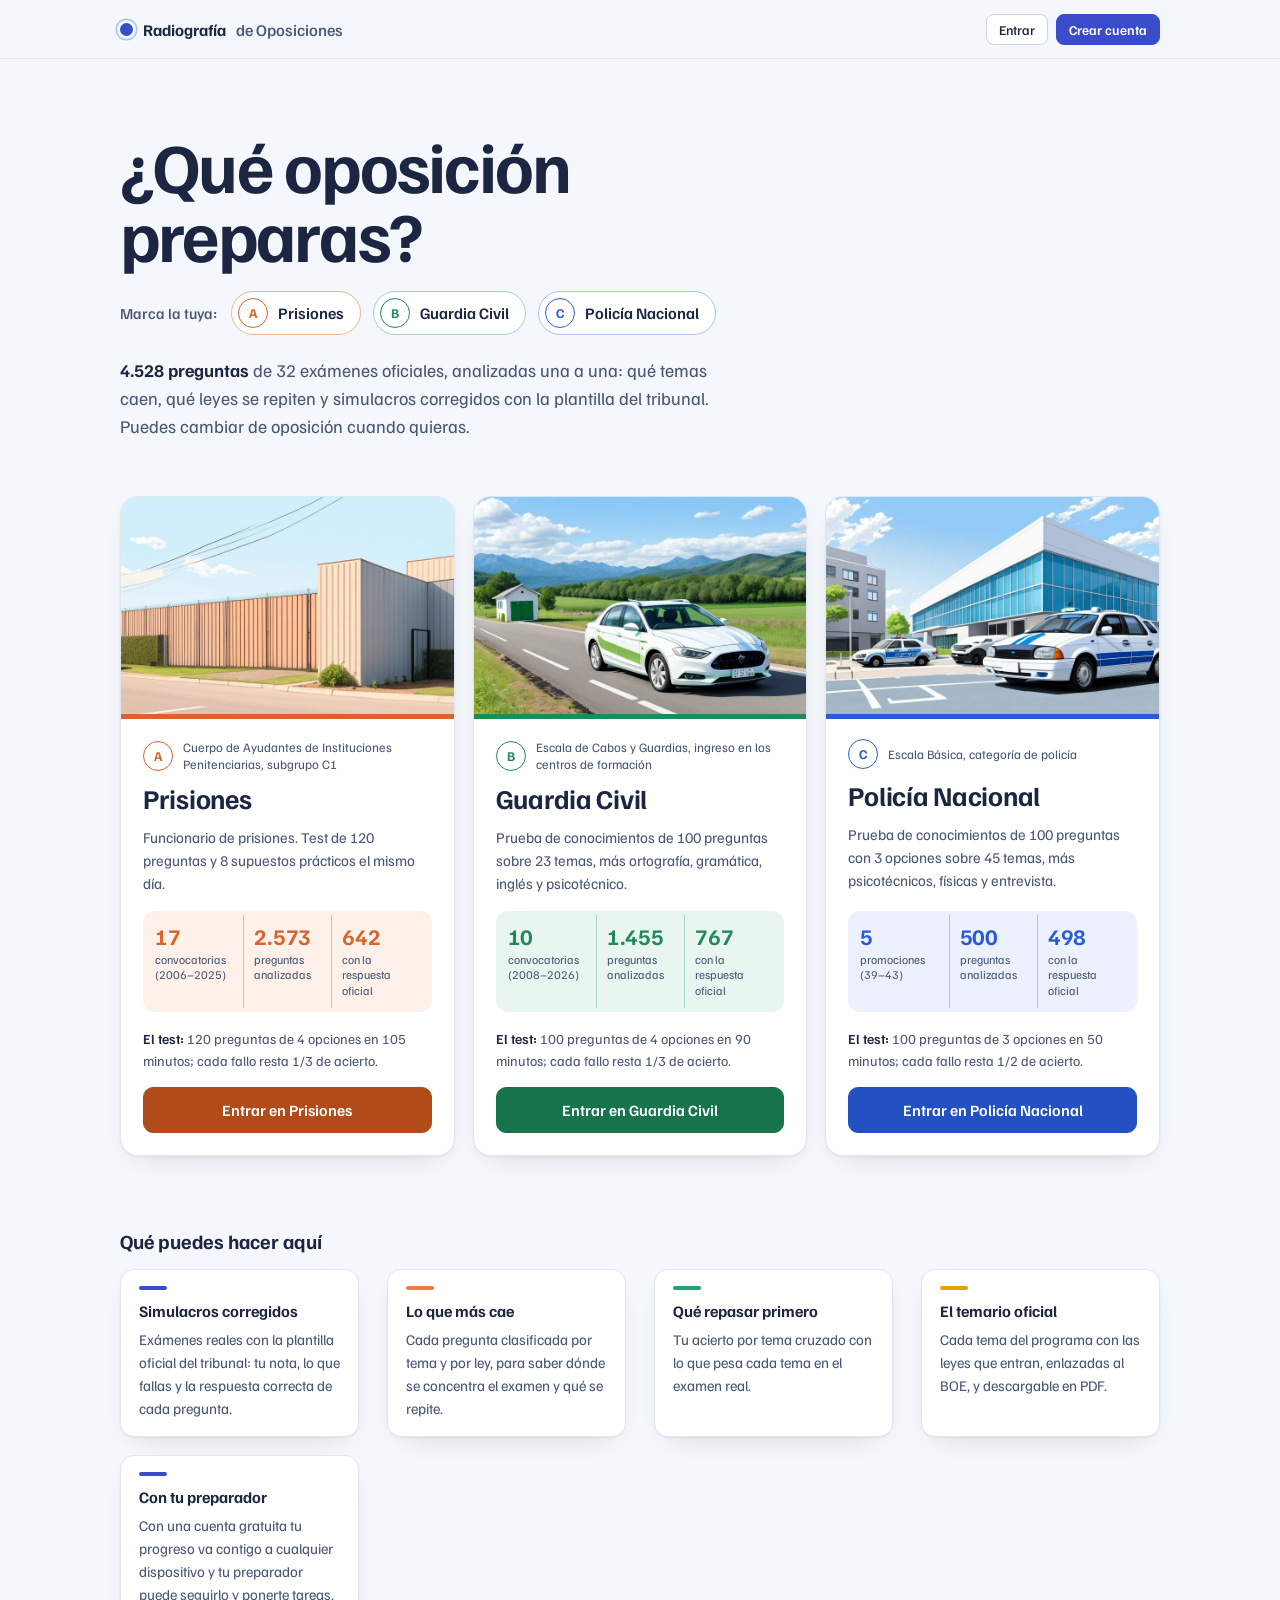
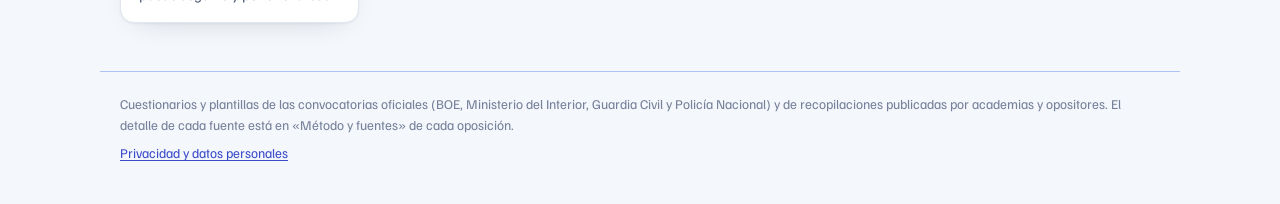
==== index.html @ e42152ce "Practicar en dos secciones: exámenes y tests, y el juego de la racha" ====
<!doctype html>
<html lang="es">
<head>
<meta charset="utf-8">
<meta name="viewport" content="width=device-width,initial-scale=1,viewport-fit=cover">
<meta name="description" content="Exámenes oficiales de oposiciones analizados pregunta a pregunta, con simulacros corregidos y seguimiento por preparador.">
<title>Radiografía de Oposiciones</title>
<link rel="preconnect" href="https://fonts.googleapis.com">
<link rel="stylesheet" href="https://fonts.googleapis.com/css2?family=Familjen+Grotesk:wght@400;500;600;700&family=Source+Serif+4:ital,opsz,wght@0,8..60,400;0,8..60,600;1,8..60,400&display=swap">
<style>
/* Dirección: un cuaderno de estudio claro y amable. Papel blanco azulado, tinta azul marino y un color propio
   para cada oposición (naranja Prisiones, verde Guardia Civil, azul Policía Nacional) que tiñe la estructura:
   reglas, rótulos y la sección activa. Lo que marca el opositor va en el índigo del bolígrafo.
   Tema único y claro a propósito (el usuario lo pidió así): todos los colores se fijan aquí.
   Layout: columna de lectura (máx. 1080px), alineada a la izquierda; tarjetas redondeadas con sombra suave. */
:root{
  color-scheme:light;
  --paper:#f4f7fb; --sheet:#ffffff; --ink:#1c2541; --ink-2:#4a5675; --muted:#76809a;
  --red:#e0573b; --red-2:#f3b6a6; --red-tint:#fdf0ec; --rule:#e2e7ef; --axis:#cdd5e1;
  --pen:#3b4cca; --pen-tint:#eceefd; --good:#1e7b4f; --good-tint:#e5f3ec; --bad:#b4232f; --bad-tint:#fbe9ea; --flag:#b26a00;
  --bg:var(--paper); --surface:var(--sheet); --accent:var(--pen); --accent-soft:var(--pen-tint); --chip:#eef2f8;
  --s1:#3b6fd8; --s2:#ee7a3b; --s3:#22a47a; --s4:#e8a400; --s-other:#b8bfcc;
  --q100:#d6e6fb; --q200:#a9cbf5; --q300:#77abed; --q400:#4a8ce3; --q500:#2f6fc6; --q600:#1f5299; --q700:#123a70;
  --radio:12px; --sombra:0 1px 2px rgba(28,37,65,.05),0 10px 28px -18px rgba(28,37,65,.28);
  --f-ui:"Familjen Grotesk","Helvetica Neue",Arial,system-ui,sans-serif;
  --f-text:"Source Serif 4",Georgia,"Times New Roman",serif;
  --f-display:var(--f-ui); --f-body:var(--f-ui); --f-mono:var(--f-ui);
}
*{box-sizing:border-box}
body{background:var(--paper);color:var(--ink);font:16px/1.55 var(--f-ui);margin:0;font-variant-numeric:tabular-nums}
.wrap{max-width:1080px;margin:0 auto;padding-left:max(20px,env(safe-area-inset-left,0px));padding-right:max(20px,env(safe-area-inset-right,0px));padding-block:0 72px}
h1,h2,h3{font-family:var(--f-ui);text-wrap:balance;margin:0;color:var(--ink)}
h1{font-size:clamp(2.1rem,5.2vw,3.4rem);line-height:1.04;font-weight:700;letter-spacing:-.02em;max-width:20ch}
h2{font-size:clamp(1.5rem,3vw,1.9rem);font-weight:700;line-height:1.12;letter-spacing:-.01em}
h3{font-size:1.08rem;font-weight:600;line-height:1.3}
p{margin:0;max-width:66ch}
.eyebrow{font-size:.9rem;font-weight:600;color:var(--red)}
.mono{font-variant-numeric:tabular-nums}
.muted{color:var(--muted)} .ink2{color:var(--ink-2)}
a{color:var(--pen);text-underline-offset:2px}
:focus-visible{outline:2px solid var(--pen);outline-offset:2px}
:root{--nav-h:58px}
[hidden]{display:none!important}   /* la web propia no trae el reinicio de los artefactos de Claude */

/* menú superior: a la izquierda la oposición (y cambiarla), en medio tres entradas y a la derecha la cuenta.
   La sección en la que estás se subraya en el rojo de la hoja; «Practicar» lleva la burbuja azul del bolígrafo. */
nav.toc{position:sticky;top:env(safe-area-inset-top,0px);z-index:6;background:var(--paper);background:color-mix(in srgb,var(--paper) 94%,transparent);
  -webkit-backdrop-filter:blur(10px);backdrop-filter:blur(10px);border-bottom:1px solid var(--rule)}
nav.toc .in{max-width:1080px;margin:0 auto;padding-left:max(20px,env(safe-area-inset-left,0px));padding-right:max(20px,env(safe-area-inset-right,0px));
  display:flex;align-items:center;gap:14px;min-height:var(--nav-h)}
.marca{display:grid;line-height:1.12;text-decoration:none;color:var(--ink);padding:4px 16px 4px 0;border-right:1px solid var(--rule);flex:none;border-radius:2px}
.marca-sup{font-size:.7rem;font-weight:600;color:var(--red);letter-spacing:.01em}
.marca-op{display:inline-flex;align-items:center;gap:5px;font-size:1.02rem;font-weight:700}
.marca-op svg,.nav-abre svg{width:10px;height:10px;flex:none;transition:transform .15s ease}
.marca:hover .marca-op{color:var(--pen)}
.nav-items{display:flex;align-items:center;gap:2px;flex:1;min-width:0}
.nav-items > a,.nav-abre,.nav-roles a{position:relative;display:inline-flex;align-items:center;gap:6px;font:500 .92rem/1 var(--f-ui);color:var(--ink-2);
  text-decoration:none;white-space:nowrap;padding:10px 11px;border:0;border-radius:4px;background:transparent;cursor:pointer}
.nav-items > a:hover,.nav-abre:hover,.nav-roles a:hover,.nav-abre[aria-expanded="true"]{color:var(--ink);background:var(--chip)}
.nav-items > a[aria-current]::after,.nav-abre.actual::after,.nav-roles a[aria-current]::after{content:"";position:absolute;left:11px;right:11px;
  bottom:calc((var(--nav-h) - 34px) / -2);height:2px;background:var(--red);border-radius:2px 2px 0 0}
.nav-items > a[aria-current],.nav-abre.actual,.nav-roles a[aria-current]{color:var(--ink)}
.nav-practicar{color:var(--pen)!important;font-weight:600!important}
.nav-practicar::before{content:"";width:9px;height:9px;border-radius:50%;background:var(--pen);flex:none}
.nav-abre[aria-expanded="true"] svg{transform:rotate(180deg)}
.nav-grupo{position:relative}
.nav-menu{position:absolute;top:calc(100% + 10px);left:0;z-index:7;width:320px;display:grid;gap:2px;padding:6px;background:var(--sheet);
  border:1px solid var(--rule);border-top:3px solid var(--red);border-radius:2px 2px 6px 6px;box-shadow:0 18px 40px -22px rgba(20,24,32,.5)}
.nav-menu-t{display:none}
.nav-menu a{display:grid;gap:2px;padding:8px 10px 8px 14px;border-radius:4px;text-decoration:none;color:var(--ink);position:relative}
.nav-menu a b{font-weight:600;font-size:.92rem}.nav-menu a small{font-size:.78rem;color:var(--muted)}
.nav-menu a:hover{background:var(--chip)}
.nav-menu a[aria-current]::before{content:"";position:absolute;left:4px;top:9px;bottom:9px;width:3px;border-radius:2px;background:var(--red)}
.nav-roles:not(:empty){display:flex;gap:2px;margin-left:6px;padding-left:8px;border-left:1px solid var(--rule)}
.nav-cuenta{margin-left:auto;flex:none;display:flex;align-items:center;gap:6px}
.nav-movil{display:none}
nav.toc :focus-visible{outline:2px solid var(--pen);outline-offset:1px}
/* menú compacto: lo activa el script cuando las entradas no caben (móvil, o pantallas medianas con los
   enlaces de preparador y administración); las secciones se despliegan como una hoja bajo la barra */
@media (max-width:760px){
  nav.toc .in{gap:8px;padding-left:max(16px,env(safe-area-inset-left,0px));padding-right:max(16px,env(safe-area-inset-right,0px))}
  .marca{border-right:0;padding-right:0;min-width:0}.marca-op{font-size:.98rem}
}
nav.toc.compacto .nav-movil{display:inline-flex;align-items:center;gap:7px;margin-left:auto;font:600 .88rem var(--f-ui);padding:8px 12px;border-radius:4px}
nav.toc.compacto .nav-movil svg{width:16px;height:16px}
nav.toc.compacto .nav-cuenta{margin-left:0}
nav.toc.compacto .nav-items{display:none;position:absolute;left:0;right:0;top:100%;flex-direction:column;align-items:stretch;gap:0;
  padding:8px max(16px,env(safe-area-inset-right,0px)) 14px max(16px,env(safe-area-inset-left,0px));background:var(--sheet);
  border-bottom:1px solid var(--rule);box-shadow:0 22px 40px -26px rgba(20,24,32,.5);max-height:calc(100vh - var(--nav-h) - env(safe-area-inset-top,0px));overflow-y:auto}
nav.toc.compacto.abierto .nav-items{display:flex}
nav.toc.compacto .nav-items > a,nav.toc.compacto .nav-roles a{padding:12px 6px;font-size:1rem}
nav.toc.compacto .nav-items > a[aria-current]::after,nav.toc.compacto .nav-roles a[aria-current]::after{left:-10px;right:auto;top:12px;bottom:12px;width:3px;height:auto;border-radius:2px}
nav.toc.compacto .nav-abre{display:none}
nav.toc.compacto .nav-menu,nav.toc.compacto .nav-menu[hidden]{position:static;display:grid!important;width:auto;padding:4px 0;border:0;border-top:1px solid var(--rule);
  border-bottom:1px solid var(--rule);border-radius:0;box-shadow:none;background:transparent;margin:4px 0}
nav.toc.compacto .nav-menu-t{display:block;font-size:.76rem;font-weight:600;color:var(--red);padding:8px 6px 2px}
nav.toc.compacto .nav-menu a{padding:9px 6px 9px 14px}
nav.toc.compacto .nav-roles:not(:empty){flex-direction:column;margin:0;padding:0;border:0}

header.hero{padding-block:44px 32px;display:grid;gap:16px;grid-template-columns:minmax(0,1fr) auto;column-gap:36px;align-items:start}
header.hero > *{grid-column:1}
header.hero > .kpis,header.hero > .panel,header.hero > .seguir{grid-column:1 / -1}
.hero-img{grid-column:2!important;grid-row:1 / span 4;width:min(360px,34vw);aspect-ratio:3 / 2;object-fit:cover;border-radius:18px;box-shadow:var(--sombra);
  border:6px solid var(--sheet);outline:1px solid var(--rule);background:var(--red-tint);align-self:center}
@media (max-width:760px){header.hero{grid-template-columns:minmax(0,1fr)}.hero-img{grid-column:1!important;grid-row:auto;width:100%;max-width:100%}}
header.hero .lede{font-size:1.1rem;color:var(--ink-2);max-width:62ch}
.kpis{display:grid;grid-template-columns:repeat(auto-fit,minmax(150px,1fr));gap:0;margin-top:8px;border-top:2px solid var(--red);border-bottom:1px solid var(--red-2)}
.kpi{padding:14px 16px 14px 0;display:grid;gap:2px;align-content:start}
.kpi + .kpi{padding-left:16px;border-left:1px solid var(--red-2)}
.kpi b{font-size:1.75rem;font-weight:700;line-height:1.1;letter-spacing:-.01em}
.kpi span{font-size:.84rem;color:var(--ink-2);line-height:1.35}

/* una sección cada vez: el menú cambia de vista en vez de bajar por una página larguísima */
#main > header.hero:not(.actual),#main > section:not(.actual){display:none}
section{padding-block:36px 8px;display:grid;gap:20px;scroll-margin-top:calc(var(--nav-h) + 8px);position:relative}
section > header{display:grid;gap:8px}
.an-tabs{display:flex;flex-wrap:wrap;gap:6px}
.an-tabs a{font:500 .88rem/1 var(--f-ui);color:var(--ink-2);text-decoration:none;padding:8px 13px;border-radius:999px;border:1px solid var(--rule);background:var(--sheet)}
.an-tabs a:hover{border-color:var(--red-2);color:var(--ink)}
.an-tabs a[aria-current]{background:var(--red-tint);border-color:var(--red);color:var(--ink);font-weight:600}
@media (max-width:600px){.an-tabs{flex-wrap:nowrap;overflow-x:auto;margin-inline:-20px;padding-inline:20px;scrollbar-width:none}.an-tabs a{white-space:nowrap}}
details.plegable > summary{cursor:pointer;list-style:none;display:flex;flex-wrap:wrap;gap:4px 12px;align-items:baseline}
details.plegable > summary::-webkit-details-marker{display:none}
details.plegable > summary h3::after{content:" +";color:var(--red)}
details.plegable[open] > summary h3::after{content:" −"}
details.como{font-size:.92rem;color:var(--ink-2)}
details.como summary{cursor:pointer;width:fit-content;font:500 .86rem var(--f-ui);color:var(--pen)}
details.como p{margin-top:6px;max-width:72ch}
.seguir{display:grid;grid-template-columns:repeat(auto-fit,minmax(min(100%,230px),1fr));gap:12px}
.seguir a{display:grid;gap:4px;padding:16px 18px;border:1px solid var(--rule);border-radius:var(--radio);background:var(--sheet);box-shadow:var(--sombra);color:var(--ink);text-decoration:none}
.seguir a:hover{border-color:var(--red)}
.seguir b{font-size:1.05rem}.seguir span{font-size:.86rem;color:var(--ink-2)}
/* temario: una ficha por tema */
.tm-acc{align-items:center}
.tm-grupo{font:600 .8rem var(--f-ui);color:var(--ink-2);margin:22px 0 6px;padding-bottom:6px;border-bottom:1.5px solid var(--red-2)}
.tm-grupo:first-child{margin-top:8px}
details.ficha{border-bottom:1px solid var(--rule)}
details.ficha > summary{cursor:pointer;list-style:none;display:grid;grid-template-columns:3.2rem 1fr auto 1rem;gap:12px;align-items:center;padding:12px 0}
details.ficha > summary::-webkit-details-marker{display:none}
details.ficha > summary::after{content:"+";font:600 1.1rem/1 var(--f-ui);color:var(--red)}
details.ficha[open] > summary::after{content:"−"}
.ficha .cod{font:600 .8rem var(--f-ui);color:var(--red);background:var(--red-tint);border-radius:6px;padding:4px 0;text-align:center}
.ficha .tit{font-weight:600;line-height:1.35}
.ficha .peso{display:grid;grid-template-columns:70px auto;gap:8px;align-items:center;font-size:.84rem;color:var(--ink-2);white-space:nowrap}
.ficha .peso .minibar{margin:0}
.ficha-cuerpo{display:grid;gap:16px;padding:4px 0 20px 4.0rem;max-width:860px}
.ficha-cuerpo h4{font:600 .82rem var(--f-ui);color:var(--ink-2);margin-bottom:6px}
.ficha-cuerpo .oficial{font-family:var(--f-text);line-height:1.6;max-width:75ch}
.ficha-cuerpo ul.prog{margin:0;padding:0;list-style:none;font-family:var(--f-text);line-height:1.5;display:grid;gap:3px}
.ficha-cuerpo ul.prog li[data-n="0"]{font-weight:600;margin-top:6px}
.ficha-cuerpo ul.prog li[data-n="2"]{padding-left:18px}.ficha-cuerpo ul.prog li[data-n="3"]{padding-left:36px;font-size:.95em;color:var(--ink-2)}
.ficha-cifras{display:flex;flex-wrap:wrap;gap:8px 28px;font-size:.9rem}
.ficha-cifras b{font-size:1.15rem;display:block}
.leyes{display:grid;gap:10px;margin:0;padding:0;list-style:none}
.leyes li{display:grid;gap:4px;padding:10px 12px;border:1px solid var(--rule);border-radius:10px;background:var(--paper)}
.leyes .ln{font-weight:600}.leyes .lk{display:flex;flex-wrap:wrap;gap:4px 14px;font-size:.86rem}
.leyes .arts{display:flex;flex-wrap:wrap;gap:6px;margin-top:2px}
.leyes .arts a{font-size:.8rem;text-decoration:none;padding:3px 8px;border-radius:999px;background:var(--pen-tint);color:var(--pen)}
.ficha-acc{display:flex;flex-wrap:wrap;gap:8px}
@media (max-width:600px){details.ficha > summary{grid-template-columns:2.8rem 1fr 1rem}.ficha .peso{grid-column:2;grid-row:2}.ficha-cuerpo{padding-left:0}}
@media print{
  body.imprimiendo{background:#fff}
  body.imprimiendo > :not(#main),body.imprimiendo #main > :not(#temario),body.imprimiendo #temario > :not(.tm-panel),
  body.imprimiendo .tm-panel > :not(#tm-lista),body.imprimiendo .ficha:not(.imprimir),body.imprimiendo .tm-grupo:not(.imprimir),
  body.imprimiendo .ficha-acc,body.imprimiendo .an-tabs{display:none!important}
  body.imprimiendo #main > #temario{display:block!important;padding:0}
  body.imprimiendo .tm-panel{border:0;box-shadow:none;padding:0}
  body.imprimiendo .ficha{border-bottom:1px solid #999}   /* una ficha larga sí se parte: si no, deja una página casi en blanco */
  body.imprimiendo .tm-grupo,body.imprimiendo .ficha > summary,body.imprimiendo .ficha-cuerpo h4{break-after:avoid}
  body.imprimiendo .ficha-cifras{break-inside:avoid}
  body.imprimiendo .ficha > summary::after{content:none}
  body.imprimiendo .leyes li{break-inside:avoid}
  body.imprimiendo a{color:#1c2541}
  body.imprimiendo .tm-cab{display:block!important;margin-bottom:12px}
}
.tm-cab{display:none}
.panel{background:var(--sheet);border:1px solid var(--rule);border-radius:var(--radio);padding:22px;min-width:0;box-shadow:var(--sombra)}
.grid2{display:grid;grid-template-columns:repeat(auto-fit,minmax(min(100%,430px),1fr));gap:20px}
.takeaways{display:grid;gap:14px;counter-reset:t;padding:0;margin:0;list-style:none}
.takeaways li{display:grid;grid-template-columns:2rem 1fr;gap:10px;align-items:start}
.takeaways li::before{counter-increment:t;content:counter(t);display:grid;place-items:center;width:1.7rem;height:1.7rem;border:1.5px solid var(--red);border-radius:50%;color:var(--red);font-weight:700;font-size:.85rem;margin-top:1px}
.takeaways p{max-width:72ch}
.takeaways summary{cursor:pointer;list-style:none;display:flex;gap:8px;align-items:baseline;justify-content:space-between;font-weight:600;line-height:1.4}
.takeaways summary::-webkit-details-marker{display:none}
.takeaways summary::after{content:"+";font:600 1.1rem/1 var(--f-ui);color:var(--red)}
.takeaways details[open] summary::after{content:"−"}
.takeaways details p{margin-top:6px;color:var(--ink-2)}
.legend{display:flex;flex-wrap:wrap;gap:6px 16px;font-size:.84rem;color:var(--ink-2)}
.legend i{display:inline-block;width:10px;height:10px;border-radius:2px;margin-right:6px;vertical-align:-1px}
.scroll{overflow-x:auto;max-width:100%}
table{border-collapse:collapse;width:100%;font-size:.88rem}
th{font-size:.78rem;font-weight:600;color:var(--ink-2);text-align:left;padding:8px 6px;border-bottom:1.5px solid var(--red-2);white-space:nowrap}
td{padding:8px 6px;border-bottom:1px solid var(--rule);vertical-align:top}
td.num,th.num{text-align:right;white-space:nowrap}
tr.blk td{font-size:.86rem;font-weight:700;color:var(--red);background:transparent;padding-top:16px;border-bottom-color:var(--red-2)}
.heat td.c{padding:0;width:34px;min-width:30px;height:26px;text-align:center;font-size:.74rem;font-weight:500;line-height:26px;border:1px solid var(--sheet)}
.heat td.t{min-width:230px;font-size:.84rem}
.heat th.y{text-align:center;padding-inline:0;font-size:.7rem}
.bar{height:10px;border-radius:0 4px 4px 0;background:var(--s1)}
.hbar{display:grid;grid-template-columns:minmax(120px,1fr) minmax(80px,1.3fr) 3.2rem;gap:10px;align-items:center;font-size:.86rem;padding:3px 0}
.hbar .lbl{min-width:0;line-height:1.25}
.chip{display:inline-block;font-size:.72rem;font-weight:500;padding:2px 5px;border-radius:3px;background:var(--chip);color:var(--muted);margin:1px}
.chip.on{background:var(--pen-tint);color:var(--pen);font-weight:600}
.tira{display:inline-flex;gap:2px;vertical-align:middle;margin-right:8px}
.tira i{width:9px;height:14px;border-radius:2px;background:var(--chip)}.tira i.on{background:var(--pen)}
.tira-t{white-space:nowrap}
.minibar{height:8px;border-radius:4px;background:var(--rule);overflow:hidden;margin-top:6px}.minibar i{display:block;height:100%;background:var(--pen)}
.clave{list-style:none;margin:6px 0 0;padding:12px 16px;display:grid;gap:6px;background:var(--red-tint);border-left:3px solid var(--red);border-radius:0 8px 8px 0;font-weight:600;max-width:72ch}
.clave li{line-height:1.4}
details.rep{border-bottom:1px solid var(--rule);padding:12px 0}
details.rep summary{cursor:pointer;list-style:none;display:grid;grid-template-columns:1fr auto 1rem;gap:10px;align-items:start}
details.rep summary::after{content:"+";font:600 1.1rem/1 var(--f-ui);color:var(--red)}details.rep[open] summary::after{content:"−"}
details.rep summary::-webkit-details-marker{display:none}
details.rep summary b{font-family:var(--f-text);font-weight:600;font-size:1rem}
.qcard{border-left:2px solid var(--red-2);padding:8px 0 8px 14px;margin-top:10px;font-size:.92rem}
.qcard p{font-family:var(--f-text);font-size:1rem;line-height:1.6}
.qcard ol{margin:6px 0 0;padding-left:1.5rem;color:var(--ink-2);list-style:upper-alpha;font-family:var(--f-text)}
.qcard ol li{margin:2px 0}
.qcard ol li.ok{color:var(--good);font-weight:600}
.qcard ol li.ok::after{content:" ✓ respuesta oficial";font:600 .78rem var(--f-ui)}
.ver-resp{margin-top:8px;font-size:.8rem;padding:4px 10px}
.ver-resp[aria-pressed="true"]{border-color:var(--good);color:var(--good)}
.tag{font-size:.8rem;font-weight:600;color:var(--red);white-space:nowrap}
.controls{display:flex;flex-wrap:wrap;gap:12px;align-items:end}
.controls label{display:grid;gap:4px;font-size:.8rem;color:var(--ink-2);font-weight:500;min-width:0;max-width:100%}
.controls select{width:100%;max-width:min(100%,460px);text-overflow:ellipsis}
select,input[type=search]{font:inherit;font-size:.92rem;padding:8px 10px;border:1px solid var(--axis);border-radius:8px;background:var(--sheet);color:var(--ink);max-width:100%}
input[type=search]{min-width:min(100%,260px)}
button,a.boton{font:500 .9rem var(--f-ui);padding:8px 14px;border:1px solid var(--axis);border-radius:8px;background:var(--sheet);color:var(--ink);cursor:pointer}
button:hover,a.boton:hover{border-color:var(--ink-2)}
a.boton{display:inline-block;text-decoration:none;line-height:1.2}
button[disabled]{opacity:.45;cursor:default}
svg text{font-family:var(--f-ui)}
.tip{position:fixed;z-index:20;pointer-events:none;background:var(--ink);color:var(--paper);font-size:.82rem;line-height:1.35;padding:7px 9px;border-radius:4px;max-width:280px;box-shadow:0 4px 14px rgba(0,0,0,.18)}
.note{font-size:.84rem;color:var(--muted);max-width:none}
.pill{display:inline-block;font-size:.76rem;padding:1px 7px;border-radius:10px;border:1px solid var(--axis);color:var(--ink-2)}

/* portada: una hoja de respuestas. Elegir oposición es marcar su burbuja (A, B, C) con el bolígrafo azul;
   cada cuadernillo lleva su letra, sus cifras sobre la regla roja y el formato de su examen. */
.pt-barra{border-bottom:1px solid var(--rule);background:var(--paper)}
.pt-barra-in{display:flex;align-items:center;justify-content:space-between;gap:12px;min-height:var(--nav-h);padding-block:0!important}
.pt-marca{display:inline-flex;align-items:center;gap:10px;font:700 1.02rem var(--f-ui);color:var(--ink);text-decoration:none;white-space:nowrap}
.pt-marca em{font-style:normal;font-weight:500;color:var(--ink-2)}
.pt-punto{width:13px;height:13px;border-radius:50%;background:var(--pen);box-shadow:0 0 0 3px var(--paper),0 0 0 4.5px var(--red-2);flex:none}
.pt-cuenta{display:flex;gap:8px;align-items:center}
.pt{padding-block:clamp(36px,7vw,72px) 48px!important;display:grid;gap:clamp(36px,6vw,56px)}
.pt-hero{display:grid;gap:22px}
.pt-hero h1{font-size:clamp(2.4rem,6.4vw,4.4rem);line-height:.98;letter-spacing:-.025em;max-width:12ch}
.pt-marcar{display:flex;flex-wrap:wrap;align-items:center;gap:10px 12px}
.pt-marcar-t{font-size:.95rem;font-weight:500;color:var(--ink-2);margin-right:2px}
.pt-op{display:inline-flex;align-items:center;gap:10px;padding:6px 16px 6px 6px;border:1px solid var(--c2,var(--red-2));border-radius:999px;background:var(--sheet);
  color:var(--ink);text-decoration:none;font:600 1rem/1 var(--f-ui);transition:border-color .15s ease}
.pt-op:hover,.pt-op:focus-visible{border-color:var(--c,var(--pen));background:var(--ct,var(--sheet))}
.pt-b{display:grid;place-items:center;width:30px;height:30px;border-radius:50%;border:1.5px solid var(--c,var(--red));color:var(--c,var(--red));font:700 .84rem/1 var(--f-ui);
  flex:none;transition:background .15s ease,color .15s ease,border-color .15s ease}
.pt-op:hover .pt-b,.pt-op:focus-visible .pt-b,.opcard:hover .pt-b,.opcard:focus-within .pt-b,.opcard.resaltada .pt-b{background:var(--c,var(--pen));border-color:var(--c,var(--pen));color:#fff}
.pt-hero .lede{font-size:1.12rem;color:var(--ink-2);max-width:62ch}
.pt-hero .lede b{color:var(--ink)}
.pt-cards{display:grid;grid-template-columns:repeat(3,minmax(0,1fr));column-gap:18px;row-gap:0;align-items:stretch}
.opcard{position:relative;display:flex;flex-direction:column;gap:14px;margin-bottom:18px;text-align:left;background:var(--sheet);border:1px solid var(--rule);
  border-radius:18px;padding:0 22px 22px;cursor:pointer;color:var(--ink);transition:transform .15s ease,box-shadow .15s ease;min-width:0;overflow:hidden;box-shadow:var(--sombra)}
.oc-img{display:block;width:calc(100% + 44px);margin:0 -22px 4px;aspect-ratio:3 / 2;object-fit:cover;background:var(--ct);border-bottom:5px solid var(--c)}
.oc-sinimg{height:8px;margin:0 -22px;background:var(--c)}
.oc-foto{position:relative}
.oc-aviso{position:absolute;top:12px;left:-8px;padding:6px 12px;border-radius:999px;background:var(--cf);color:#fff;font:700 .84rem/1 var(--f-ui);box-shadow:0 6px 16px -8px rgba(0,0,0,.45)}
.oc-res b{color:var(--cf);font-weight:600}
.opcard:hover,.opcard.resaltada{transform:translateY(-3px);box-shadow:0 16px 30px -20px rgba(20,24,32,.5)}
.oc-cab{display:flex;align-items:center;gap:10px;min-height:30px}
.oc-cuerpo{font-size:.8rem;color:var(--ink-2);line-height:1.3}
.opcard h2{font-size:clamp(1.4rem,2.3vw,1.7rem);line-height:1.1}
.oc-res{color:var(--ink-2);font-size:.93rem}
.oc-cifras{display:grid;grid-template-columns:repeat(3,minmax(0,1fr));margin:0;padding:4px 12px;border-radius:12px;background:var(--ct)}
.oc-cifras div{display:flex;flex-direction:column;gap:3px;padding:10px 6px 10px 0;min-width:0}
.oc-cifras div + div{padding-left:10px;border-left:1px solid var(--c2)}
.oc-cifras dd{margin:0;order:-1;font:700 1.4rem/1.05 var(--f-ui);letter-spacing:-.01em;color:var(--c)}
.oc-cifras dt{font-size:.74rem;line-height:1.3;color:var(--ink-2)}
.oc-formato{font-size:.87rem;color:var(--ink-2)}
.oc-formato b{color:var(--ink);font-weight:600}
.opcard .cuenta{font-size:.9rem}
.oc-ir{margin-top:auto;padding:12px 14px;font-size:.98rem;border-radius:10px;background:var(--cf)!important;border-color:var(--cf)!important;color:#fff}
.oc-top{display:grid;gap:12px;align-content:start}
/* cifras, formato y botón alineados entre cuadernillos; la cabecera ocupa lo que necesite */
@supports (grid-template-rows:subgrid){.opcard{display:grid;grid-row:span 5;grid-template-rows:subgrid;row-gap:16px}}
.pt-que{display:grid;gap:16px}
.pt-que h2{font-size:1.25rem}
.pt-que ul{list-style:none;margin:0;padding:0;display:grid;grid-template-columns:repeat(auto-fit,minmax(min(100%,220px),1fr));gap:18px 28px}
.pt-que li{display:grid;gap:5px;align-content:start;padding:16px 18px;border-radius:14px;background:var(--sheet);border:1px solid var(--rule);box-shadow:var(--sombra)}
.pt-que li::before{content:"";width:28px;height:4px;border-radius:2px;background:var(--pen);margin-bottom:4px}
.pt-que li:nth-child(2)::before{background:#ee7a3b}.pt-que li:nth-child(3)::before{background:#22a47a}.pt-que li:nth-child(4)::before{background:#e8a400}
.pt-que li b{font-size:1rem}.pt-que li span{font-size:.92rem;color:var(--ink-2)}
.pt-pie{padding-block:22px 40px!important;border-top:1px solid var(--red-2)}
@media (max-width:900px){.pt-cards{grid-template-columns:minmax(0,1fr)}}
@media (max-width:600px){.pt-marcar-t{flex-basis:100%}.pt-marca em{display:none}.pt-op{font-size:.95rem}.opcard{padding:0 16px 18px}.oc-img{width:calc(100% + 32px);margin:0 -16px 4px}}

/* ===== exámenes: la hoja de respuestas ===== */
.modes{display:grid;grid-template-columns:repeat(auto-fit,minmax(min(100%,200px),1fr));gap:10px}
.mode{display:flex;gap:10px;align-items:flex-start;border:1px solid var(--rule);border-radius:10px;padding:12px 14px;cursor:pointer;background:var(--paper)}
.mode:hover{border-color:var(--red-2)}
.mode:has(input:checked){border-color:var(--pen);background:var(--pen-tint)}
.mode input{margin-top:5px;accent-color:var(--pen)}
.mode span{display:grid;gap:2px}.mode small{color:var(--ink-2);font-size:.82rem;line-height:1.35}
/* «Practicar» en dos secciones: exámenes y tests, y el juego */
.pr-tabs{display:grid;grid-template-columns:repeat(auto-fit,minmax(min(100%,260px),1fr));gap:12px}
.pr-tabs button{display:grid;gap:4px;text-align:left;padding:16px 18px;border:2px solid var(--rule);border-radius:var(--radio);background:var(--sheet);box-shadow:var(--sombra)}
.pr-tabs button b{font-size:1.1rem}.pr-tabs button small{color:var(--ink-2);font-size:.86rem;line-height:1.35}
.pr-tabs button:hover{border-color:var(--ink-2)}
.pr-tabs button[aria-selected="true"]{border-color:var(--pen);background:var(--pen-tint)}
.pr-tabs button#pr-tab-jg[aria-selected="true"]{border-color:var(--red);background:var(--red-tint)}
.pr-tabs button[aria-selected="true"] b::after{content:"";display:block;width:28px;height:3px;border-radius:2px;margin-top:6px;background:currentColor}
#examenes:has(#ex-run:not([hidden])) .pr-tabs,#examenes:has(#ex-res:not([hidden])) .pr-tabs{display:none}
/* juego de la racha */
.juego{display:grid;gap:14px;max-width:820px}
.jg-marcador{display:flex;flex-wrap:wrap;gap:10px 26px;align-items:end}
.jg-marcador div{display:grid;gap:2px}.jg-marcador span{font-size:.8rem;color:var(--ink-2)}
.jg-marcador b{font-size:1.7rem;line-height:1;font-variant-numeric:tabular-nums}
#jg-racha{color:var(--red)}
#jg-salir{margin-left:auto}
.jg-racha-sube{animation:jg-sube .45s ease-out}
@keyframes jg-sube{0%{transform:scale(1)}40%{transform:scale(1.45)}100%{transform:scale(1)}}
.jg-meta{height:8px;border-radius:4px;background:var(--rule);overflow:hidden}
.jg-meta i{display:block;height:100%;width:0;background:var(--red);transition:width .3s}
.jg-q{font-family:var(--f-text);font-weight:500;font-size:1.15rem;line-height:1.5}
.jg-ops{display:grid;gap:10px}
.jg-op{display:flex;gap:12px;align-items:flex-start;text-align:left;padding:14px 16px;font:400 1rem/1.45 var(--f-text);border:1.5px solid var(--rule);border-radius:12px;background:var(--sheet)}
.jg-op:hover:not([disabled]){border-color:var(--pen);background:var(--pen-tint)}
.jg-op .l{flex:none;display:grid;place-items:center;width:1.8rem;height:1.8rem;border-radius:50%;border:1.5px solid currentColor;font:600 .85rem var(--f-ui);color:var(--ink-2)}
.jg-op.ok{border-color:var(--good);background:var(--good-tint)}.jg-op.ok .l{background:var(--good);border-color:var(--good);color:#fff}
.jg-op.ko{border-color:var(--bad);background:var(--bad-tint);text-decoration:line-through;opacity:.75}.jg-op.ko .l{background:var(--bad);border-color:var(--bad);color:#fff}
.jg-op[disabled]{cursor:default;color:var(--ink)}
.jg-op.ko{animation:jg-no .35s}
@keyframes jg-no{0%,100%{transform:translateX(0)}25%{transform:translateX(-6px)}75%{transform:translateX(6px)}}
.jg-msg{min-height:1.5em;font-weight:600}.jg-msg.ok{color:var(--good)}.jg-msg.ko{color:var(--bad)}
.jg-fin{display:grid;gap:14px;border-top:1px solid var(--rule);padding-top:14px}
.jg-fin-cab{display:flex;flex-wrap:wrap;gap:12px 24px;align-items:center;justify-content:space-between}
.jg-fin-cab > div:first-child{display:grid;gap:2px}.jg-fin-cab span{font-weight:600;color:var(--ink-2)}
.jg-fin-cab b{font-size:2rem;line-height:1.1}
.jg-fin.record .jg-fin-cab span{color:var(--red)}.jg-fin.record .jg-fin-cab b{color:var(--red)}
.jg-fin-acc{display:flex;gap:8px;flex-wrap:wrap}
.jg-ranking h3{font-size:1rem;margin-bottom:6px}
.jg-ranking:not(:empty){margin-top:4px}
.jg-menu{display:grid;gap:16px;min-width:0}
.jg-menu > *{min-width:0;max-width:100%}
.jg-menu label{display:grid;gap:4px;width:min(100%,460px)}.jg-menu select{width:100%}
.jg-menu h3{font-size:1.5rem}
.jg-reglas{margin:0;padding:0;list-style:none;display:grid;gap:10px;counter-reset:r;max-width:60ch}
.jg-reglas li{display:grid;grid-template-columns:2rem 1fr;gap:10px;align-items:start;line-height:1.45}
.jg-reglas li::before{counter-increment:r;content:counter(r);display:grid;place-items:center;width:1.7rem;height:1.7rem;border-radius:50%;background:var(--red-tint);color:var(--red);font-weight:700;font-size:.85rem}
.jg-menu-acc{display:flex;flex-wrap:wrap;gap:10px}
.jg-menu-acc button{font-size:1rem;padding:11px 20px}
.jg-record{font-size:.95rem;color:var(--ink-2)}.jg-record b{color:var(--red);font-size:1.1rem}
#jg-partida,#jg-rank-vista{display:grid;gap:14px}
.jg-top{list-style:none;margin:0 0 6px;padding:0;display:grid;gap:4px;max-width:560px}
.jg-top li{display:grid;grid-template-columns:1.6rem 3rem 1fr;gap:10px;align-items:center;padding:6px 10px;border-radius:8px}
.jg-top li:nth-child(odd){background:var(--paper)}
.jg-top li.tuya{background:var(--red-tint);outline:1.5px solid var(--red)}
.jg-top .pos{font:600 .85rem var(--f-ui);color:var(--ink-2);text-align:center}
.jg-top li:first-child .pos{color:var(--red)}
.jg-top b{font-size:1.2rem;font-variant-numeric:tabular-nums;text-align:right}
.jg-top .det{display:flex;flex-wrap:wrap;gap:2px 10px;align-items:baseline;font-size:.9rem;min-width:0}.jg-top small{color:var(--muted);font-size:.8rem}
@media (prefers-reduced-motion:reduce){.jg-op.ko,.jg-racha-sube{animation:none}}
label.check{display:flex;flex-direction:row;align-items:center;gap:6px;font-size:.88rem;color:var(--ink-2)}
label.check input{accent-color:var(--pen)}
button.primary,a.boton.primary{background:var(--pen);border-color:var(--pen);color:#fff;font-weight:600}
button.primary:hover,a.boton.primary:hover{filter:brightness(1.1)}
.exbar{position:sticky;top:calc(env(safe-area-inset-top,0px) + var(--nav-h) + 1px);z-index:4;display:grid;gap:8px;background:var(--sheet);border:1px solid var(--rule);border-top:3px solid var(--red);border-radius:2px 2px 4px 4px;padding:10px 14px;margin-bottom:14px;box-shadow:0 8px 20px -18px rgba(30,36,48,.5)}
.exbar .row{display:flex;flex-wrap:wrap;gap:10px;align-items:center}
.exbar #ex-progress{flex:1;min-width:140px;font-weight:500}
#ex-timer{font-size:1.05rem;font-weight:700}#ex-timer.low{color:var(--bad)}
#ex-sheet-toggle{font-size:.82rem;padding:5px 10px}
.sheet{display:grid;grid-template-columns:repeat(auto-fill,minmax(40px,1fr));gap:4px 6px;max-height:150px;overflow-y:auto;padding:6px 2px 2px;border-top:1px solid var(--red-tint)}
.sheet[hidden]{display:none!important}
.sheet button{display:flex;align-items:center;gap:4px;padding:2px 3px;border:0;background:transparent;font-size:.74rem;color:var(--red);font-weight:600;border-radius:3px}
.sheet button:hover{background:var(--red-tint)}
.sheet button i{width:12px;height:12px;border-radius:50%;border:1.5px solid var(--red-2);flex:none}
.sheet button.on i{background:var(--pen);border-color:var(--pen)}
.sheet button.fl i{box-shadow:0 0 0 2px var(--flag)}
.sheet.res{max-height:none;border-top:0;padding:4px 0 0}
.sheet.res button.ok i{background:var(--good);border-color:var(--good)}
.sheet.res button.ko i{background:var(--bad);border-color:var(--bad)}
.exq{background:var(--sheet);border:1px solid var(--rule);border-radius:var(--radio);box-shadow:var(--sombra);padding:18px 20px;margin-bottom:12px;min-width:0;scroll-margin-top:220px}
.exq .hd{display:flex;flex-wrap:wrap;gap:8px 12px;align-items:baseline;justify-content:space-between;margin-bottom:8px}
.exq .qn{font-size:1.25rem;font-weight:700;color:var(--red);margin-right:8px}
.exq .src{font-size:.84rem;color:var(--muted)}
.exq p.st{font-family:var(--f-text);font-size:1.06rem;line-height:1.6;font-weight:400;margin-bottom:12px;max-width:70ch}
.opt{position:relative;display:flex;gap:12px;align-items:flex-start;padding:8px 10px;border-radius:4px;border:1px solid transparent;cursor:pointer;font-family:var(--f-text);font-size:1rem;line-height:1.5}
.opt:hover{background:var(--paper)}
.opt input{position:absolute;opacity:0;width:1px;height:1px;margin:0}
.opt .l{flex:none;display:grid;place-items:center;width:26px;height:26px;border-radius:50%;border:1.5px solid var(--red);color:var(--red);font:600 .82rem/1 var(--f-ui);margin-top:-1px;transition:background .12s ease,color .12s ease,border-color .12s ease}
.opt:has(input:checked) .l{background:var(--pen);border-color:var(--pen);color:#fff}
.opt:has(input:focus-visible){outline:2px solid var(--pen);outline-offset:1px}
.opt.ok{border-color:var(--good);background:var(--good-tint)}
.opt.ok .l{background:var(--good);border-color:var(--good);color:#fff}
.opt.ko{border-color:var(--bad);background:var(--bad-tint)}
.opt.ko .l{background:var(--bad);border-color:var(--bad);color:#fff}
.opt .mk{margin-left:auto;font:700 .82rem var(--f-ui);white-space:nowrap;padding-left:8px}
.opt.ok .mk{color:var(--good)}.opt.ko .mk{color:var(--bad)}
.flag{font-size:.8rem;padding:4px 10px}
.flag[aria-pressed="true"]{border-color:var(--flag);color:var(--flag);font-weight:600}
.res-ok{color:var(--good);font-weight:700}.res-ko{color:var(--bad);font-weight:700}.res-bl{color:var(--muted);font-weight:700}
.scorebig{display:flex;flex-wrap:wrap;gap:18px 36px;align-items:flex-end}
.scorebig .n{font-size:4rem;font-weight:700;line-height:.95;letter-spacing:-.03em;color:var(--pen)}
.scorebig .eyebrow{color:var(--ink-2);font-weight:500}
.verdict{display:inline-flex;gap:6px;align-items:center;font-weight:600;padding:4px 12px;border-radius:14px;border:1.5px solid currentColor;width:fit-content}
.explica{margin-top:12px;padding:12px 14px;border-left:3px solid var(--pen);background:var(--pen-tint);font-family:var(--f-text);font-size:.98rem;line-height:1.6;white-space:pre-wrap}
.ai-badge{font-size:.76rem;font-weight:600;color:var(--s2);border:1px solid currentColor;padding:1px 6px;border-radius:3px}
.resume{display:flex;flex-wrap:wrap;gap:10px 16px;align-items:center;justify-content:space-between;padding:12px 14px;margin-bottom:14px;border:1px solid var(--pen);border-left-width:4px;border-radius:4px;background:var(--pen-tint)}
.resume p{max-width:none}.resume .acc{display:flex;gap:8px;flex-wrap:wrap}
.cuenta{font-weight:600;color:var(--red)}
.pkpis{display:grid;grid-template-columns:repeat(auto-fit,minmax(150px,1fr));gap:12px;margin:10px 0 4px}
.pkpis div{display:grid;gap:2px}.pkpis b{font-size:1.45rem;line-height:1.1}.pkpis span{font-size:.82rem;color:var(--ink-2)}
.prio{width:100%;font-size:.88rem}.prio td{vertical-align:middle}
.prio .pb{height:8px;border-radius:4px;background:var(--rule);overflow:hidden;min-width:60px}.prio .pb i{display:block;height:100%;background:var(--red)}
.prio button,.tfallo button{font-size:.78rem;padding:3px 9px}
.tfallo{display:grid;gap:6px;margin:0;padding:0;list-style:none}
.tfallo li{display:flex;flex-wrap:wrap;gap:6px 10px;align-items:center;justify-content:space-between;font-size:.9rem;border-bottom:1px solid var(--rule);padding:4px 0}
.spark{display:block;width:100%;max-width:520px;height:auto}
.bk{display:grid;grid-template-columns:minmax(140px,260px) 1fr 6.5rem;gap:10px;align-items:center;font-size:.88rem;padding:4px 0}
.bk .track{height:10px;background:var(--rule);border-radius:4px;overflow:hidden}.bk .track i{display:block;height:100%;background:var(--pen)}
footer{padding-block:32px;font-size:.84rem;color:var(--muted);display:grid;gap:8px;border-top:1px solid var(--red-2)}
@media (max-width:600px){.hbar{grid-template-columns:110px 1fr 2.8rem}.kpi + .kpi{border-left:0;padding-left:0}.kpi{border-bottom:1px solid var(--red-tint)}.exq{padding:14px}.scorebig .n{font-size:3.2rem}.sheet{max-height:96px}
  .exbar{padding:8px 10px;gap:6px}.exbar .row{gap:6px}.exbar #ex-progress{flex-basis:100%;order:-1;font-size:.88rem}
  .exbar .row button{font-size:.8rem;padding:6px 9px}#ex-timer{font-size:.95rem;margin-right:auto}}
@media (prefers-reduced-motion:reduce){*{scroll-behavior:auto!important;transition:none!important}}
</style>
<link rel="stylesheet" href="cuenta.css?v=c54305bd87">
</head>
<body>


<div id="portal" hidden>
  <header class="pt-barra"><div class="wrap pt-barra-in">
    <a class="pt-marca" href="#inicio"><span class="pt-punto" aria-hidden="true"></span>Radiografía <em>de Oposiciones</em></a>
    <span class="pt-cuenta" id="portal-cuenta"></span>
  </div></header>
  <main class="wrap pt">
    <div class="pt-hero">
      <h1>¿Qué oposición preparas?</h1>
      <div class="pt-marcar" id="pt-burbujas"><span class="pt-marcar-t">Marca la tuya:</span></div>
      <p class="lede" id="pt-lede"></p>
    </div>
    <div class="pt-cards" id="op-cards"></div>
    <div class="pt-que"><h2>Qué puedes hacer aquí</h2><ul id="pt-que"></ul></div>
  </main>
  <footer class="wrap pt-pie"><span>Cuestionarios y plantillas de las convocatorias oficiales (BOE, Ministerio del Interior, Guardia Civil y Policía Nacional) y de recopilaciones publicadas por academias y opositores. El detalle de cada fuente está en «Método y fuentes» de cada oposición.</span></footer>
</div>
<nav class="toc" aria-label="Secciones"><div class="in">
  <a href="#inicio" id="nav-cambiar" class="marca" title="Cambiar de oposición"><span class="marca-sup">Radiografía de</span><span class="marca-op"><span id="nav-op"></span><svg viewBox="0 0 10 10" aria-hidden="true"><path d="M1.5 3.5 5 7l3.5-3.5" fill="none" stroke="currentColor" stroke-width="1.6" stroke-linecap="round" stroke-linejoin="round"/></svg></span></a>
  <div class="nav-items" id="nav-items">
    <a href="#resumen" data-sec="resumen">Resumen</a>
    <a href="#examenes" class="nav-practicar" data-sec="examenes">Practicar</a>
    <div class="nav-grupo">
      <button type="button" class="nav-abre" id="nav-analisis-b" aria-expanded="false" aria-controls="nav-analisis">Análisis <svg viewBox="0 0 10 10" aria-hidden="true"><path d="M1.5 3.5 5 7l3.5-3.5" fill="none" stroke="currentColor" stroke-width="1.6" stroke-linecap="round" stroke-linejoin="round"/></svg></button>
      <div class="nav-menu" id="nav-analisis" hidden>
        <span class="nav-menu-t">Análisis de los exámenes</span>
        <a href="#temas" data-sec="temas" data-grupo="analisis"><b>Temas</b><small>Qué temas caen y cuánto pesa cada uno</small></a>
        <a href="#normas" data-sec="normas" data-grupo="analisis"><b id="nav-normas">Leyes y artículos</b><small>Lo que más se pregunta</small></a>
        <a href="#repetidas" data-sec="repetidas" data-grupo="analisis"><b>Preguntas repetidas</b><small>Cuestiones que vuelven a salir</small></a>
        <a href="#formato" data-sec="formato" data-grupo="analisis"><b id="nav-formato">Formato y notas de corte</b><small>Cómo es el examen</small></a>
        <a href="#metodo" data-sec="metodo" data-grupo="analisis"><b>Método y fuentes</b><small>Cómo se ha hecho este análisis</small></a>
      </div>
    </div>
    <a href="#temario" data-sec="temario">Temario</a>
    <a href="#banco" data-sec="banco">Banco de preguntas</a>
    <span class="nav-roles" id="nav-roles"></span>
  </div>
  <button type="button" class="nav-movil" id="nav-movil" aria-expanded="false" aria-controls="nav-items"><svg viewBox="0 0 16 16" aria-hidden="true"><path d="M2 4h12M2 8h12M2 12h12" fill="none" stroke="currentColor" stroke-width="1.6" stroke-linecap="round"/></svg>Menú</button>
  <span class="nav-cuenta" id="nav-cuenta"></span>
</div></nav>

<div class="wrap" id="main">
<header class="hero" id="resumen">
  <img class="hero-img" id="h-img" alt="" hidden>
  <span class="eyebrow" id="h-eyebrow"></span>
  <h1 id="h-title"></h1>
  <p class="lede" id="h-lede"></p>
  <p class="cuenta" id="h-cuenta" hidden></p>
  <div class="kpis" id="kpis"></div>
  <div class="panel" style="margin-top:14px">
    <h3 style="margin-bottom:10px">Lo que dicen los datos</h3>
    <ol class="takeaways" id="takeaways"></ol>
  </div>
  <nav class="seguir" aria-label="Por dónde seguir">
    <a href="#examenes"><b>Haz un examen</b><span>Simulacros y tests cortos corregidos con la plantilla oficial</span></a>
    <a href="#temas"><b>Mira qué temas caen</b><span>El peso de cada tema y cada ley en los exámenes</span></a>
    <a href="#temario"><b>Descarga el temario</b><span>El programa oficial con las leyes de cada tema, en PDF</span></a>
    <a href="#banco"><b>Busca preguntas</b><span>Todas las preguntas por tema y convocatoria</span></a>
  </nav>
</header>

<section id="examenes">
  <header><h2>Practicar</h2></header>
  <div class="pr-tabs" role="tablist" aria-label="Qué quieres practicar">
    <button role="tab" id="pr-tab-ex" aria-selected="true" aria-controls="ex-config"><b>Exámenes y tests</b><small>Simulacros oficiales, tests rápidos, por tema y repaso de tus fallos</small></button>
    <button role="tab" id="pr-tab-jg" aria-selected="false" aria-controls="ex-juego"><b>Juego de la racha</b><small>Tres respuestas y una sola oportunidad: ¿cuántas aciertas seguidas?</small></button>
  </div>
  <p class="ink2" id="ex-intro"></p>

  <div class="panel" id="ex-config">
    <div class="resume" id="ex-curso" hidden></div>
    <div class="modes" role="radiogroup" aria-label="Tipo de examen">
      <label class="mode"><input type="radio" name="modo" value="sim" checked><span><b>Simulacro oficial</b><small id="sim-desc"></small></span></label>
      <label class="mode"><input type="radio" name="modo" value="rapido"><span><b>Test rápido</b><small>De 20 a 60 preguntas al azar</small></span></label>
      <label class="mode"><input type="radio" name="modo" value="tema"><span><b>Por bloque o tema</b><small>Céntrate en lo que más fallas</small></span></label>
      <label class="mode"><input type="radio" name="modo" value="fallos"><span><b>Repasar mis fallos</b><small id="fallos-n">Preguntas que has fallado antes</small></span></label>
      <label class="mode" id="mode-ia"><input type="radio" name="modo" value="ia"><span><b>Preguntas nuevas de Claude</b><small>Claude redacta 10 preguntas inéditas de un tema</small></span></label>
    </div>
    <div class="controls" style="margin-top:14px">
      <label for="ex-n" id="lb-n">Nº de preguntas<select id="ex-n"><option>20</option><option selected>40</option><option>60</option></select></label>
      <label for="ex-tema" id="lb-tema">Bloque o tema<select id="ex-tema"></select></label>
      <label for="ex-crono" class="check"><input type="checkbox" id="ex-crono" checked> Con cronómetro</label>
      <label for="ex-nuevas" class="check"><input type="checkbox" id="ex-nuevas"> Evitar preguntas ya hechas</label>
    </div>
    <div class="controls" style="margin-top:14px;justify-content:space-between">
      <button class="primary" id="ex-start">Empezar examen</button>
      <span class="note" id="ex-pool"></span>
    </div>
    <p class="note" id="ia-status" style="margin-top:8px"></p>
  </div>
  <div class="panel" id="ex-prog">
    <div class="controls" style="justify-content:space-between;align-items:baseline"><h3>Tu progreso</h3><span class="note">Se guarda solo en este navegador</span></div>
    <div id="prog-body"></div>
    <div id="ex-hist" style="margin-top:16px"></div>
  </div>

  <div class="panel juego" id="ex-juego" hidden>
    <div class="jg-menu" id="jg-menu">
      <ol class="jg-reglas">
        <li>Te sale una pregunta de examen real con tres respuestas.</li>
        <li>Tienes una sola oportunidad: si aciertas, pasas a la siguiente.</li>
        <li>Si fallas, verás cuál era la correcta y se acaba la partida. Tu puntuación es cuántas has acertado seguidas.</li>
      </ol>
      <label for="jg-tema">Preguntas de<select id="jg-tema"></select></label>
      <p class="jg-record" id="jg-record"></p>
      <div class="jg-menu-acc"><button class="primary" id="jg-empezar">Empezar a jugar</button><button id="jg-ver-ranking">Ver ranking</button></div>
      <p class="note">Las preguntas que falles pasan a «Repasar mis fallos».</p>
    </div>
    <div id="jg-rank-vista" hidden>
      <div class="jg-ranking" id="jg-ranking-vista"></div>
      <div><button id="jg-rank-volver">Volver al menú</button></div>
    </div>
    <div id="jg-partida" hidden>
    <div class="jg-marcador" aria-live="polite">
      <div><span>Seguidas</span><b id="jg-racha">0</b></div>
      <div><span>Tu récord</span><b id="jg-mejor">0</b></div>
      <button id="jg-salir">Terminar</button>
    </div>
    <div class="jg-meta" aria-hidden="true"><i id="jg-meta"></i></div>
    <p class="note" id="jg-tag"></p>
    <h3 class="jg-q" id="jg-q"></h3>
    <div class="jg-ops" id="jg-ops" role="group" aria-label="Respuestas"></div>
    <p class="jg-msg" id="jg-msg" aria-live="assertive"></p>
    <div class="jg-fin" id="jg-fin" hidden>
      <div class="jg-fin-cab"><div><span id="jg-fin-t">Fin de la partida</span><b id="jg-fin-n"></b></div>
        <div class="jg-fin-acc"><button class="primary" id="jg-otra">Jugar otra vez</button><button id="jg-volver">Volver al menú</button></div></div>
      <div class="jg-ranking" id="jg-ranking"></div>
    </div>
    </div>
  </div>

  <div id="ex-run" hidden>
    <div class="exbar">
      <div class="row">
        <span id="ex-progress"></span>
        <span id="ex-timer"></span>
        <button id="ex-sheet-toggle" aria-expanded="true" aria-controls="ex-sheet">Ocultar hoja</button>
        <button id="ex-cancel">Abandonar</button>
        <button class="primary" id="ex-submit">Entregar y corregir</button>
      </div>
      <div class="sheet" id="ex-sheet" aria-label="Hoja de respuestas: pulsa un número para ir a la pregunta"></div>
    </div>
    <div id="ex-qs"></div>
    <div class="controls" style="margin-top:16px"><button class="primary" id="ex-submit2">Entregar y corregir</button></div>
  </div>

  <div id="ex-res" hidden>
    <div class="panel" id="ex-score"></div>
    <div class="controls" style="margin:14px 0">
      <label for="ex-filtro">Mostrar<select id="ex-filtro"><option value="mal">Fallos y en blanco</option><option value="todas">Todas</option></select></label>
      <button id="ex-new">Hacer otro examen</button>
    </div>
    <div id="ex-review"></div>
  </div>
</section>

<section id="temas">
  <header><h2>¿De qué temas caen las preguntas?</h2>
  <details class="como"><summary>Cómo se ha calculado</summary><p id="temas-intro"></p></details></header>
  <div class="panel">
    <h3>Peso de cada bloque del programa en el test</h3>
    <p class="note" style="margin:4px 0 10px">% de preguntas del test de cada convocatoria. Entre paréntesis, el peso del bloque en número de temas del programa actual.</p>
    <div class="legend" id="lg-bloques"></div>
    <div class="scroll"><svg id="ch-bloques" role="img" aria-label="Porcentaje de preguntas por bloque y convocatoria"></svg></div>
  </div>
  <div class="panel">
    <div class="controls" style="justify-content:space-between">
      <div><h3>Mapa de calor: preguntas por tema y convocatoria</h3>
      <p class="note" style="margin-top:4px" id="heat-note"></p></div>
      <label for="sel-orden">Ordenar
        <select id="sel-orden"><option value="rec" id="opt-rec">Más preguntados (recientes)</option><option value="prog">Por orden del programa</option><option value="tot">Más preguntados (total)</option></select></label>
    </div>
    <div class="legend" id="lg-heat" style="margin-top:10px"></div>
    <div class="scroll" style="margin-top:8px"><table class="heat" id="tb-heat"></table></div>
    <button id="btn-heat" style="margin-top:12px"></button>
  </div>
  <div class="panel" id="panel-prac">
    <h3>Supuestos prácticos (2018–2025): temas más usados</h3>
    <p class="note" style="margin:4px 0 10px">Solo las preguntas que el texto disponible permitió extraer, unas 270 de unas 350, así que la muestra es parcial.</p>
    <div id="ch-prac"></div>
  </div>
</section>

<section id="normas">
  <header><h2 id="normas-title"></h2>
  <details class="como"><summary>Cómo se ha calculado</summary><p id="normas-intro"></p></details></header>
  <div class="grid2">
    <div class="panel"><h3 id="normas-h3"></h3><div id="ch-normas" style="margin-top:10px"></div></div>
    <div class="panel" id="panel-literal"><h3>% de preguntas que citan un artículo concreto</h3>
      <p class="note" style="margin:4px 0 10px">Sube con fuerza hasta la OEP 2018 y cae en el último examen (OEP 2025).</p>
      <svg id="ch-literal" role="img" aria-label="Porcentaje de preguntas que citan un artículo por convocatoria"></svg></div>
  </div>
  <div class="panel">
    <div class="controls" style="justify-content:space-between"><h3 id="arts-h3">Los artículos que más caen</h3>
      <label for="sel-norma" id="lb-norma">Norma <select id="sel-norma"></select></label></div>
    <div class="scroll" style="margin-top:10px"><table id="tb-arts"></table></div>
    <button id="btn-arts" style="margin-top:12px"></button>
  </div>
</section>

<section id="repetidas">
  <header><h2>¿Se repiten las preguntas?</h2>
  <details class="como"><summary>Cómo se ha calculado</summary><p id="rep-intro">Se compararon todas las preguntas entre convocatorias distintas por su vocabulario (enunciado + opciones). Un parecido ≥ 0,55 es una pregunta casi literal; entre 0,38 y 0,55, la misma cuestión redactada de otra forma. Se agrupan las que comparten pareja.</p></details></header>
  <div class="kpis" id="kpi-rep"></div>
  <div class="panel">
    <div class="controls" style="justify-content:space-between"><h3>Grupos de preguntas que vuelven</h3>
      <label for="sel-rep">Bloque <select id="sel-rep"><option value="">Todos</option></select></label></div>
    <p class="note" style="margin:4px 0 6px">Ordenados por nº de convocatorias en que aparecen. Pulsa un grupo para ver las preguntas.</p>
    <div id="lst-rep"></div>
    <button id="btn-rep" style="margin-top:12px">Mostrar más</button>
  </div>
</section>

<section id="formato">
  <header><h2 id="formato-title">¿Cómo ha cambiado el examen y la nota de corte?</h2>
  <details class="como"><summary>De dónde salen los datos</summary><p id="formato-intro"></p></details></header>
  <div class="panel" id="formato-extra" hidden></div>
  <div class="grid2" id="grid-cortes">
    <div class="panel"><h3>Nota de corte como % del máximo</h3>
      <div class="legend" id="lg-corte" style="margin-top:8px"></div>
      <svg id="ch-corte" role="img" aria-label="Nota de corte en porcentaje por convocatoria"></svg>
      <p class="note">En 2007–2009 el corte coincidió con el mínimo (50 %) porque había más plazas que aprobados.</p></div>
    <div class="panel"><h3>Presentados por plaza</h3>
      <svg id="ch-ratio" role="img" aria-label="Presentados por plaza en cada convocatoria"></svg>
      <p class="note">2012 y 2013 sin convocatoria. En 2006 y 2007 no hay dato de presentados.</p></div>
  </div>
  <details class="panel plegable" id="panel-conv"><summary><h3>Ficha de cada convocatoria</h3><span class="note">Plazas, formato, presentados y cortes, año a año</span></summary>
    <div class="scroll" style="margin-top:10px"><table id="tb-conv"></table></div></details>
</section>

<section id="temario">
  <header><h2>Temario oficial</h2>
  <p class="ink2" id="tm-intro"></p>
  <details class="como"><summary>De dónde sale cada dato</summary><p>El texto de cada tema es el del programa oficial (<a id="tm-fuente" target="_blank" rel="noopener"></a>). Las leyes salen del propio programa y, cuando hay datos, de los artículos que citan las preguntas de ese tema. Los enlaces llevan al texto consolidado del BOE, gratuito y siempre al día.</p></details>
  <div class="controls tm-acc">
    <a class="boton primary" id="tm-pdf">Descargar el temario en PDF</a>
    <span class="note" id="tm-pdf-t"></span>
  </div></header>
  <div class="panel tm-panel">
    <div class="controls">
      <label for="tm-q">Buscar<input type="search" id="tm-q" placeholder="Un tema, una ley o una palabra"></label>
      <label for="tm-orden">Ordenar<select id="tm-orden"><option value="prog">Por orden del programa</option><option value="peso">Por lo que pesan en el examen</option></select></label>
    </div>
    <p class="note" id="tm-count" style="margin-top:10px"></p>
    <div id="tm-lista"></div>
  </div>
</section>

<section id="banco">
  <header><h2>Banco de preguntas</h2>
  <p class="ink2">Todas las preguntas extraídas, con su tema asignado. Filtra para repasar un tema concreto a lo largo de los años. Las que tienen plantilla oficial muestran la respuesta al pulsar «Ver respuesta». Parte del texto procede de OCR y puede tener erratas.</p></header>
  <div class="panel">
    <div class="controls">
      <label for="f-q">Buscar<input type="search" id="f-q" placeholder="Busca una palabra o un artículo"></label>
      <label for="f-tema">Tema<select id="f-tema"><option value="">Todos</option></select></label>
      <label for="f-ano">Convocatoria<select id="f-ano"><option value="">Todas</option></select></label>
      <label for="f-parte" id="lb-parte">Parte<select id="f-parte"><option value="">Test y supuestos</option><option value="T">Test</option><option value="S">Supuestos</option></select></label>
      <label for="f-resp" class="check"><input type="checkbox" id="f-resp"> Solo con respuesta oficial</label>
    </div>
    <p class="note" id="f-count" style="margin-top:10px"></p>
    <div id="lst-banco"></div>
    <div class="controls" style="margin-top:12px"><button id="pg-prev">Anterior</button><span class="note" id="pg-info"></span><button id="pg-next">Siguiente</button></div>
  </div>
</section>

<section id="metodo">
  <header><h2>Método, límites y fuentes</h2></header>
  <div id="metodo-body" style="display:grid;gap:18px"></div>
</section>
<footer><span id="pie"></span></footer>
</div>
<div class="tip" id="tip" hidden></div>

<script>window.VERSION = "c54305bd87";</script>
<script src="vendor/supabase.js?v=c54305bd87"></script>
<script src="config.js?v=c54305bd87"></script>
<script src="cuenta.js?v=c54305bd87"></script>
<script src="cargador.js?v=c54305bd87"></script>
</body>
</html>
---- cuenta.css ----
/* Cuentas y roles (solo en la web propia). Usa las variables de color y tipografía de la plantilla. */
.carga-aviso{margin:0;padding:14px max(20px,env(safe-area-inset-left,0px));color:var(--muted);font:500 .95rem var(--f-ui)}

/* botón de cuenta en la barra de secciones y en la portada */
.cu-sitio{display:flex;gap:6px;align-items:center;flex:none}
.cu-sitio button,.cu-portal button{font-size:.84rem;padding:6px 12px}
.cu-portal{display:flex;gap:8px;justify-content:flex-end;flex-wrap:wrap}
.cu-yo{display:flex;align-items:center;gap:8px;border-color:var(--rule);padding:4px 10px 4px 4px!important;text-align:left}
.cu-ini{display:grid;place-items:center;width:28px;height:28px;border-radius:50%;background:var(--pen);color:#fff;font-weight:700;font-size:.85rem;flex:none}
.cu-yo-t{display:grid;line-height:1.15}.cu-yo-t b{font-size:.84rem;max-width:16ch;overflow:hidden;text-overflow:ellipsis;white-space:nowrap}
.cu-yo-t small{font-size:.72rem;color:var(--red);font-weight:600}


/* aviso flotante */
.cu-aviso{position:fixed;z-index:30;left:50%;transform:translateX(-50%);bottom:calc(16px + env(safe-area-inset-bottom,0px));max-width:min(560px,calc(100vw - 32px));
  background:var(--ink);color:var(--paper);padding:10px 16px;border-radius:6px;font-size:.92rem;box-shadow:0 8px 24px -10px rgba(0,0,0,.4)}
.cu-aviso.ok{border-left:4px solid var(--good)}.cu-aviso.error{border-left:4px solid var(--bad)}

/* diálogos */
.cu-dlg{border:1px solid var(--rule);border-top:6px solid var(--red);border-radius:4px;background:var(--sheet);color:var(--ink);padding:24px 24px 20px;width:min(480px,calc(100vw - 32px));max-height:calc(100vh - 48px);overflow-y:auto;overflow-x:hidden}
.cu-dlg::backdrop{background:rgba(20,22,28,.45)}
.cu-dlg h2{font-size:1.4rem;margin-bottom:14px;padding-right:28px}
.cu-dlg h3{font-size:1rem;margin-bottom:6px}
.cu-cerrar{position:absolute;top:10px;right:10px}.cu-cerrar button{border:0;background:transparent;font-size:1.5rem;line-height:1;padding:2px 8px;color:var(--muted)}
.cu-form{display:grid;gap:12px}
.cu-form label:not(.check){display:grid;gap:4px;font-size:.84rem;font-weight:500;color:var(--ink-2)}
.cu-form input:not([type=checkbox]),.cu-form select,.cu-form textarea{font:inherit;font-size:.95rem;padding:9px 10px;border:1px solid var(--axis);border-radius:4px;background:var(--paper);color:var(--ink);width:100%}
.cu-form textarea{resize:vertical;font-family:var(--f-text)}
.cu-form input:focus-visible,.cu-form select:focus-visible,.cu-form textarea:focus-visible{outline:2px solid var(--pen);outline-offset:1px}
.cu-fila{grid-template-columns:1fr auto;align-items:end}.cu-fila .cu-estado{grid-column:1/-1}
.cu-acciones{display:flex;gap:10px;align-items:center;flex-wrap:wrap}
.cu-estado{min-height:1.2em;font-size:.88rem;margin:0}.cu-estado.error{color:var(--bad)}.cu-estado.ok{color:var(--good)}
.cu-enlace{border:0;background:transparent;color:var(--pen);padding:0;text-decoration:underline;text-underline-offset:2px;font-size:inherit}
.cu-bloque{border-top:1px solid var(--rule);margin-top:16px;padding-top:14px;display:grid;gap:8px}
.cu-peligro button{border-color:var(--bad);color:var(--bad)}
.cu-codigo-v{font:700 1.25rem/1 var(--f-ui);letter-spacing:.12em;color:var(--pen)}
.cu-texto{display:grid;gap:10px;margin-bottom:16px}.cu-texto p{font-size:.95rem}

/* invitación a crear cuenta y tareas */
.cu-invitacion{display:flex;flex-wrap:wrap;gap:10px 16px;align-items:center;justify-content:space-between;padding:12px 14px;margin-bottom:12px;border:1px dashed var(--pen);border-radius:4px;background:var(--pen-tint)}
.cu-invitacion p{max-width:62ch}
.cu-tareas{border:1px solid var(--rule);border-left:4px solid var(--red);border-radius:4px;padding:12px 14px;margin-bottom:14px;background:var(--paper);display:grid;gap:8px}
.cu-tareas h3{font-size:1rem}
.cu-lista{list-style:none;margin:0;padding:0;display:grid;gap:6px}
.cu-lista li{display:flex;gap:10px;justify-content:space-between;align-items:center;flex-wrap:wrap;border-bottom:1px solid var(--rule);padding:6px 0}
.cu-lista li.tarde b{color:var(--bad)}
.cu-lista button{font-size:.82rem;padding:5px 11px}
.cu-notas{list-style:none;margin:0;padding:0;display:grid;gap:8px}
.cu-notas li{border-left:3px solid var(--pen);padding:4px 0 4px 10px}.cu-notas p{font-family:var(--f-text);white-space:pre-wrap}

/* preparador y administración */
.cu-sec{scroll-margin-top:52px}
/* las secciones son rejillas: sin min-width:0 una tabla ancha ensancharía toda la página en el móvil */
.cu-sec > *,#al-cuerpo,#ad-cuerpo,#al-ficha,#ad-ficha,.cu-ficha > *,.cu-ficha .grid2 > *{min-width:0}
.cu-codigo{display:flex;gap:12px;justify-content:space-between;align-items:center;flex-wrap:wrap;margin-bottom:12px}
.cu-tabla td{vertical-align:middle}.cu-tabla select{font-size:.84rem;padding:5px 6px;max-width:190px}
.cu-tabla button{font-size:.8rem;padding:4px 9px;white-space:nowrap}
.cu-ficha{display:grid;gap:14px;margin-top:14px}.cu-ficha h4{font-size:.95rem;margin:0 0 6px}
.cu-temas{list-style:none;margin:0;padding:0;display:grid;gap:5px}
.cu-temas li{display:grid;grid-template-columns:minmax(0,1fr) 90px 5.5rem;gap:8px;align-items:center;font-size:.86rem}
.cu-temas li span:first-child{overflow:hidden;text-overflow:ellipsis;white-space:nowrap}
.cu-barra{height:8px;border-radius:4px;background:var(--bad-tint);overflow:hidden}.cu-barra i{display:block;height:100%;background:var(--good)}
.acc{display:inline-flex;gap:8px;flex-wrap:wrap}
@media (max-width:600px){
  .cu-sitio{padding-left:0}.cu-sitio [data-cu="registro"]{display:none}.cu-yo-t{display:none}.cu-yo{padding:3px!important}
  .cu-dlg{padding:20px 16px 16px}.cu-temas li{grid-template-columns:minmax(0,1fr) 60px 4.6rem}
}
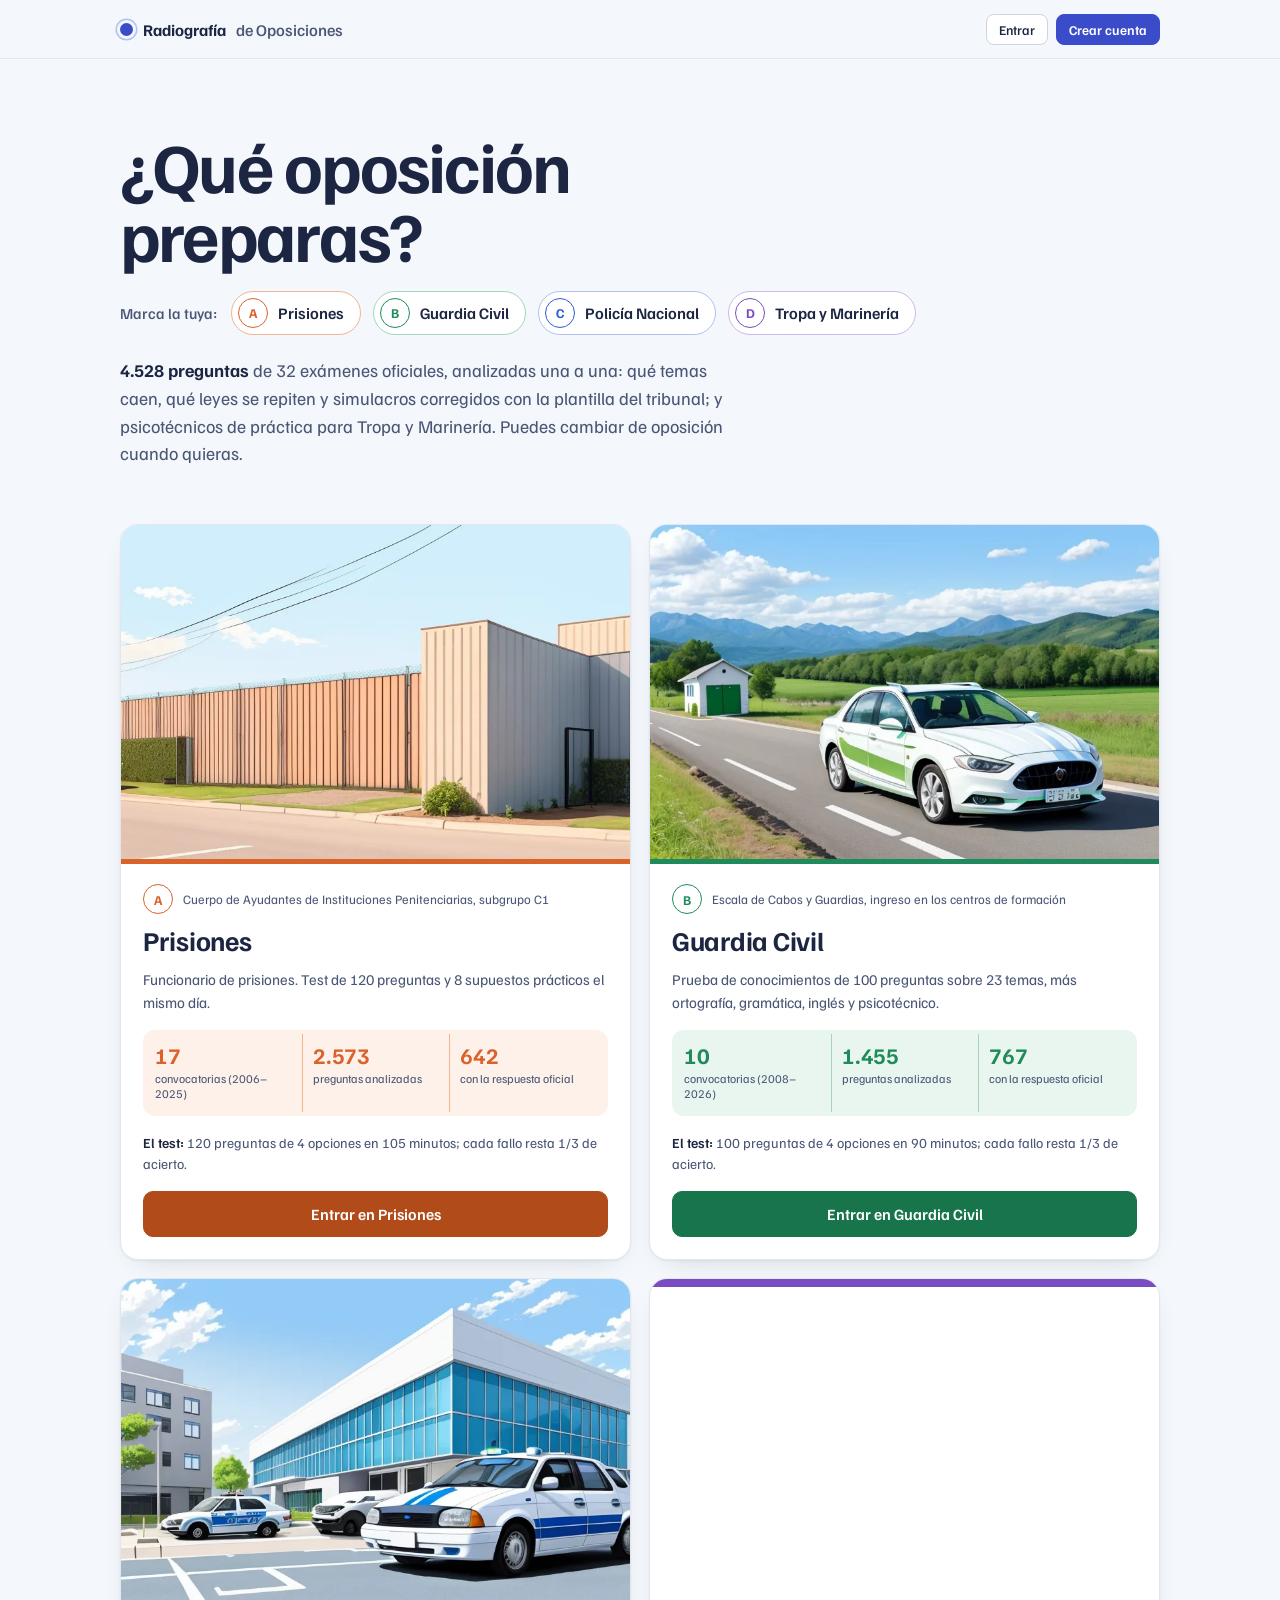
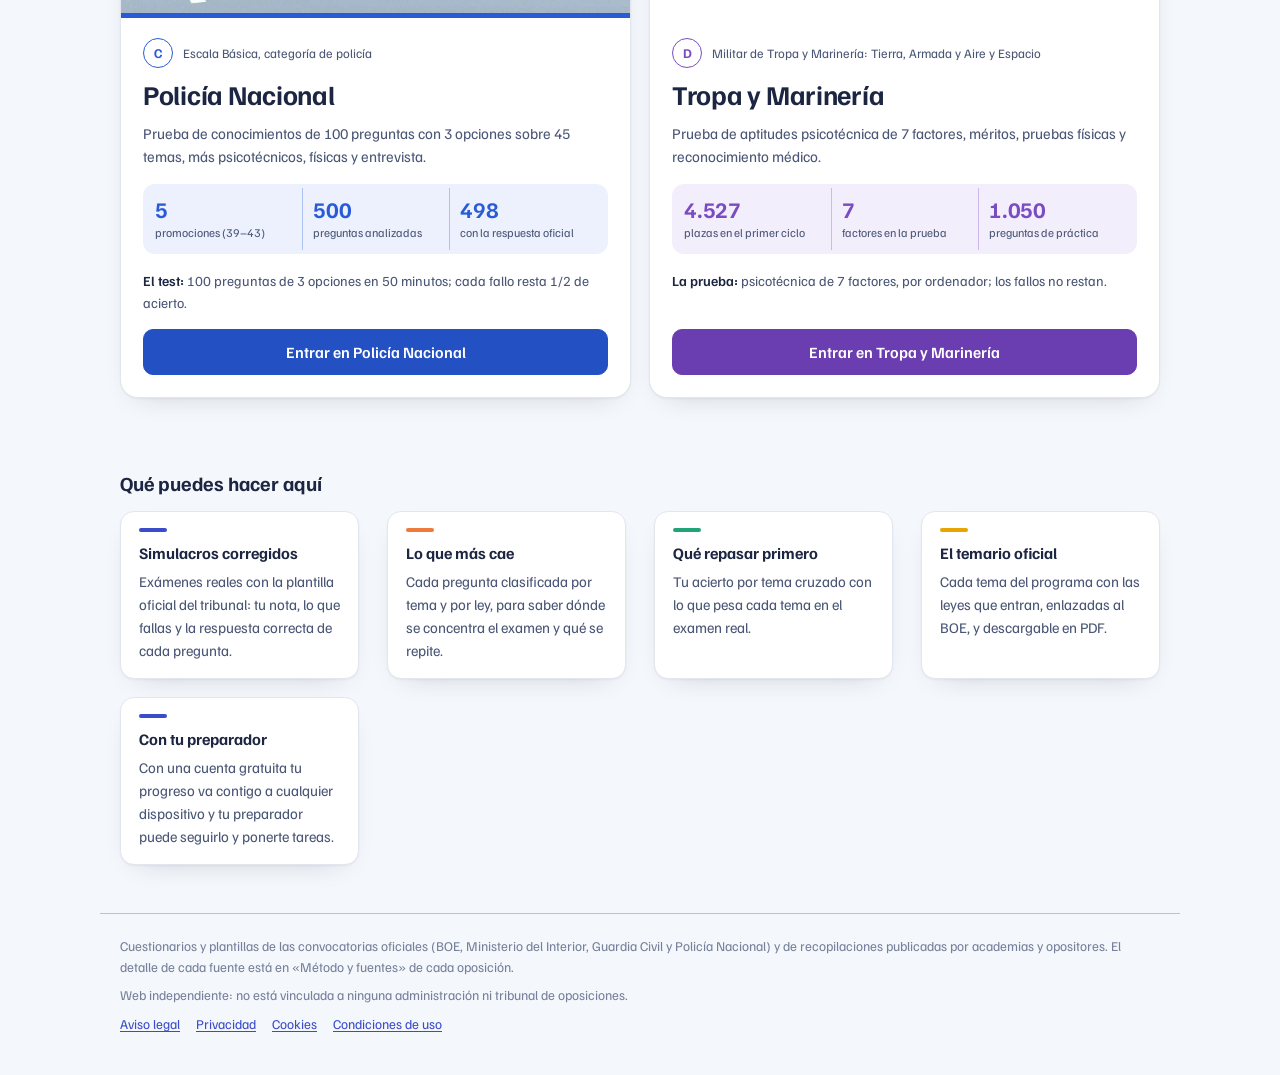
==== commit 5a121c45: "Tropa y Marinería (psicotécnicos, nota y pruebas físicas), páginas legales, fuentes propias, iconos " ====
--- a/index.html
+++ b/index.html
@@ -3,10 +3,25 @@
 <head>
 <meta charset="utf-8">
 <meta name="viewport" content="width=device-width,initial-scale=1,viewport-fit=cover">
-<meta name="description" content="Exámenes oficiales de oposiciones analizados pregunta a pregunta, con simulacros corregidos y seguimiento por preparador.">
+<meta name="description" content="Exámenes oficiales de Prisiones, Guardia Civil y Policía Nacional analizados pregunta a pregunta: simulacros corregidos, temario con sus leyes, repaso de fallos y juego. Gratis.">
+<link rel="canonical" href="https://davidramon15.github.io/Oposiciones/">
+<meta name="theme-color" content="#1c2541">
+<link rel="icon" href="favicon.svg" type="image/svg+xml">
+<link rel="apple-touch-icon" href="apple-touch-icon.png">
+<link rel="manifest" href="manifest.webmanifest">
+<link rel="stylesheet" href="fuentes/fuentes.css">
+<meta property="og:type" content="website">
+<meta property="og:locale" content="es_ES">
+<meta property="og:site_name" content="Radiografía de Oposiciones">
+<meta property="og:title" content="Radiografía de Oposiciones: los exámenes oficiales, pregunta a pregunta">
+<meta property="og:description" content="Exámenes oficiales de Prisiones, Guardia Civil y Policía Nacional analizados pregunta a pregunta: simulacros corregidos, temario con sus leyes, repaso de fallos y juego. Gratis.">
+<meta property="og:url" content="https://davidramon15.github.io/Oposiciones/">
+<meta property="og:image" content="https://davidramon15.github.io/Oposiciones/compartir.png">
+<meta property="og:image:width" content="1200">
+<meta property="og:image:height" content="630">
+<meta property="og:image:alt" content="Radiografía de Oposiciones: Prisiones, Guardia Civil y Policía Nacional">
+<meta name="twitter:card" content="summary_large_image">
 <title>Radiografía de Oposiciones</title>
-<link rel="preconnect" href="https://fonts.googleapis.com">
-<link rel="stylesheet" href="https://fonts.googleapis.com/css2?family=Familjen+Grotesk:wght@400;500;600;700&family=Source+Serif+4:ital,opsz,wght@0,8..60,400;0,8..60,600;1,8..60,400&display=swap">
 <style>
 /* Dirección: un cuaderno de estudio claro y amable. Papel blanco azulado, tinta azul marino y un color propio
    para cada oposición (naranja Prisiones, verde Guardia Civil, azul Policía Nacional) que tiñe la estructura:
@@ -54,12 +69,12 @@
 .marca-op svg,.nav-abre svg{width:10px;height:10px;flex:none;transition:transform .15s ease}
 .marca:hover .marca-op{color:var(--pen)}
 .nav-items{display:flex;align-items:center;gap:2px;flex:1;min-width:0}
-.nav-items > a,.nav-abre,.nav-roles a{position:relative;display:inline-flex;align-items:center;gap:6px;font:500 .92rem/1 var(--f-ui);color:var(--ink-2);
+.nav-items > a,.nav-abre,.nav-roles > a{position:relative;display:inline-flex;align-items:center;gap:6px;font:500 .92rem/1 var(--f-ui);color:var(--ink-2);
   text-decoration:none;white-space:nowrap;padding:10px 11px;border:0;border-radius:4px;background:transparent;cursor:pointer}
-.nav-items > a:hover,.nav-abre:hover,.nav-roles a:hover,.nav-abre[aria-expanded="true"]{color:var(--ink);background:var(--chip)}
-.nav-items > a[aria-current]::after,.nav-abre.actual::after,.nav-roles a[aria-current]::after{content:"";position:absolute;left:11px;right:11px;
+.nav-items > a:hover,.nav-abre:hover,.nav-roles > a:hover,.nav-abre[aria-expanded="true"]{color:var(--ink);background:var(--chip)}
+.nav-items > a[aria-current]::after,.nav-abre.actual::after,.nav-roles > a[aria-current]::after{content:"";position:absolute;left:11px;right:11px;
   bottom:calc((var(--nav-h) - 34px) / -2);height:2px;background:var(--red);border-radius:2px 2px 0 0}
-.nav-items > a[aria-current],.nav-abre.actual,.nav-roles a[aria-current]{color:var(--ink)}
+.nav-items > a[aria-current],.nav-abre.actual,.nav-roles > a[aria-current]{color:var(--ink)}
 .nav-practicar{color:var(--pen)!important;font-weight:600!important}
 .nav-practicar::before{content:"";width:9px;height:9px;border-radius:50%;background:var(--pen);flex:none}
 .nav-abre[aria-expanded="true"] svg{transform:rotate(180deg)}
@@ -88,14 +103,17 @@
   padding:8px max(16px,env(safe-area-inset-right,0px)) 14px max(16px,env(safe-area-inset-left,0px));background:var(--sheet);
   border-bottom:1px solid var(--rule);box-shadow:0 22px 40px -26px rgba(20,24,32,.5);max-height:calc(100vh - var(--nav-h) - env(safe-area-inset-top,0px));overflow-y:auto}
 nav.toc.compacto.abierto .nav-items{display:flex}
-nav.toc.compacto .nav-items > a,nav.toc.compacto .nav-roles a{padding:12px 6px;font-size:1rem}
-nav.toc.compacto .nav-items > a[aria-current]::after,nav.toc.compacto .nav-roles a[aria-current]::after{left:-10px;right:auto;top:12px;bottom:12px;width:3px;height:auto;border-radius:2px}
+nav.toc.compacto .nav-items > a,nav.toc.compacto .nav-roles > a{padding:12px 6px;font-size:1rem}
+nav.toc.compacto .nav-items > a[aria-current]::after,nav.toc.compacto .nav-roles > a[aria-current]::after{left:-10px;right:auto;top:12px;bottom:12px;width:3px;height:auto;border-radius:2px}
 nav.toc.compacto .nav-abre{display:none}
 nav.toc.compacto .nav-menu,nav.toc.compacto .nav-menu[hidden]{position:static;display:grid!important;width:auto;padding:4px 0;border:0;border-top:1px solid var(--rule);
   border-bottom:1px solid var(--rule);border-radius:0;box-shadow:none;background:transparent;margin:4px 0}
 nav.toc.compacto .nav-menu-t{display:block;font-size:.76rem;font-weight:600;color:var(--red);padding:8px 6px 2px}
 nav.toc.compacto .nav-menu a{padding:9px 6px 9px 14px}
 nav.toc.compacto .nav-roles:not(:empty){flex-direction:column;margin:0;padding:0;border:0}
+@media (min-width:761px){nav.toc.compacto .nav-items{left:auto;right:max(20px,calc((100% - 1240px) / 2 + 20px));width:360px;border:1px solid var(--rule);border-top:3px solid var(--red);border-radius:0 0 10px 10px}}
+.nav-roles .nav-menu{left:auto;right:0}
+nav.toc.ancho .in{max-width:1240px}   /* si no cabe alineado con la página, la barra se ensancha antes de pasar a «Menú» */
 
 header.hero{padding-block:44px 32px;display:grid;gap:16px;grid-template-columns:minmax(0,1fr) auto;column-gap:36px;align-items:start}
 header.hero > *{grid-column:1}
@@ -224,7 +242,7 @@
 .controls{display:flex;flex-wrap:wrap;gap:12px;align-items:end}
 .controls label{display:grid;gap:4px;font-size:.8rem;color:var(--ink-2);font-weight:500;min-width:0;max-width:100%}
 .controls select{width:100%;max-width:min(100%,460px);text-overflow:ellipsis}
-select,input[type=search]{font:inherit;font-size:.92rem;padding:8px 10px;border:1px solid var(--axis);border-radius:8px;background:var(--sheet);color:var(--ink);max-width:100%}
+select,input[type=search],input[type=number],input[type=text]{font:inherit;font-size:.92rem;padding:8px 10px;border:1px solid var(--axis);border-radius:8px;background:var(--sheet);color:var(--ink);max-width:100%}
 input[type=search]{min-width:min(100%,260px)}
 button,a.boton{font:500 .9rem var(--f-ui);padding:8px 14px;border:1px solid var(--axis);border-radius:8px;background:var(--sheet);color:var(--ink);cursor:pointer}
 button:hover,a.boton:hover{border-color:var(--ink-2)}
@@ -289,7 +307,8 @@
 .pt-que li:nth-child(2)::before{background:#ee7a3b}.pt-que li:nth-child(3)::before{background:#22a47a}.pt-que li:nth-child(4)::before{background:#e8a400}
 .pt-que li b{font-size:1rem}.pt-que li span{font-size:.92rem;color:var(--ink-2)}
 .pt-pie{padding-block:22px 40px!important;border-top:1px solid var(--red-2)}
-@media (max-width:900px){.pt-cards{grid-template-columns:minmax(0,1fr)}}
+.pt-cards:has(> .opcard:nth-child(4)){grid-template-columns:repeat(2,minmax(0,1fr))}   /* con cuatro oposiciones, dos filas de dos */
+@media (max-width:900px){.pt-cards,.pt-cards:has(> .opcard:nth-child(4)){grid-template-columns:minmax(0,1fr)}}
 @media (max-width:600px){.pt-marcar-t{flex-basis:100%}.pt-marca em{display:none}.pt-op{font-size:.95rem}.opcard{padding:0 16px 18px}.oc-img{width:calc(100% + 32px);margin:0 -16px 4px}}
 
 /* ===== exámenes: la hoja de respuestas ===== */
@@ -299,6 +318,28 @@
 .mode:has(input:checked){border-color:var(--pen);background:var(--pen-tint)}
 .mode input{margin-top:5px;accent-color:var(--pen)}
 .mode span{display:grid;gap:2px}.mode small{color:var(--ink-2);font-size:.82rem;line-height:1.35}
+/* psicotécnicos (Tropa y Marinería) */
+.ps-svg{margin:4px 0 10px;overflow-x:auto}.ps-svg svg{max-width:100%;height:auto}
+.ps-op{display:inline-flex}.ps-op svg{width:80px;height:auto;background:#fff;border:1px solid var(--rule);border-radius:8px}
+.ps-mono{font-family:ui-monospace,Consolas,"Courier New",monospace;letter-spacing:.06em;word-break:break-word}
+.ps-mem{margin:4px 0 10px}.ps-mem .ps-ver{font-size:.9rem}
+.ps-ficha{border-collapse:collapse;font-size:.95rem;margin-top:8px}.ps-ficha th,.ps-ficha td{padding:6px 12px;border:1px solid var(--rule);text-align:left}
+.ps-ficha th{background:var(--chip)}
+.ps-serie{font:700 1.8rem ui-monospace,Consolas,monospace;letter-spacing:.35em;margin:6px 0}
+.nt-form{display:grid;gap:12px;align-content:start}.nt-form label:not(.check){display:grid;gap:4px}.nt-form select,.nt-form input[type=number]{width:100%}
+.nt-mil{display:grid;gap:10px;margin-top:10px}.nt-mil label{display:grid;gap:4px}
+.nt-res{display:grid;gap:12px;align-content:start}.nt-res label{display:grid;gap:6px}
+.nt-pct{display:flex;flex-wrap:wrap;gap:8px 14px;align-items:center}.nt-pct b{font-size:1.4rem}
+.nt-cifras{display:grid;gap:10px;margin:0}.nt-cifras div{display:grid;grid-template-columns:1fr auto;gap:2px 12px;align-items:baseline;padding:10px 0;border-top:1px solid var(--rule)}
+.nt-cifras dt{font-weight:600}.nt-cifras dd{margin:0;text-align:right}.nt-cifras dd.note{grid-column:2}
+.nt-cifras b{font-size:1.3rem}.nt-final b{font-size:2rem;color:var(--red)}
+.fs-lista{display:grid;gap:4px;margin-top:10px}
+.fs-fila{display:grid;grid-template-columns:1fr 130px 90px;gap:8px 14px;align-items:center;padding:12px 0;border-top:1px solid var(--rule)}
+.fs-fila > div{display:grid;gap:2px}.fs-in input{width:100%}
+.fs-est{font-weight:700}.fs-est.ok{color:var(--good)}.fs-est.ko{color:var(--bad)}
+.fs-total{font-weight:700;margin-top:10px;min-height:1.4em}.fs-total.ok{color:var(--good)}.fs-total.ko{color:var(--bad)}
+.fuera{position:absolute;width:1px;height:1px;overflow:hidden;clip:rect(0 0 0 0)}
+@media (max-width:600px){.fs-fila{grid-template-columns:1fr 1fr}.fs-fila > div{grid-column:1 / -1}}
 /* «Practicar» en dos secciones: exámenes y tests, y el juego */
 .pr-tabs{display:grid;grid-template-columns:repeat(auto-fit,minmax(min(100%,260px),1fr));gap:12px}
 .pr-tabs button{display:grid;gap:4px;text-align:left;padding:16px 18px;border:2px solid var(--rule);border-radius:var(--radio);background:var(--sheet);box-shadow:var(--sombra)}
@@ -329,7 +370,11 @@
 .jg-op[disabled]{cursor:default;color:var(--ink)}
 .jg-op.ko{animation:jg-no .35s}
 @keyframes jg-no{0%,100%{transform:translateX(0)}25%{transform:translateX(-6px)}75%{transform:translateX(6px)}}
-.jg-msg{min-height:1.5em;font-weight:600}.jg-msg.ok{color:var(--good)}.jg-msg.ko{color:var(--bad)}
+.jg-msg{min-height:1.5em;font-weight:600}
+.boe-l{display:flex;flex-wrap:wrap;gap:4px 10px;align-items:baseline;margin-top:10px;font-size:.88rem}
+.boe-l span{color:var(--ink-2);font-weight:600}
+.boe-l a{color:var(--pen)}
+.boe-l a::after{content:" ↗";font-size:.8em}.jg-msg.ok{color:var(--good)}.jg-msg.ko{color:var(--bad)}
 .jg-fin{display:grid;gap:14px;border-top:1px solid var(--rule);padding-top:14px}
 .jg-fin-cab{display:flex;flex-wrap:wrap;gap:12px 24px;align-items:center;justify-content:space-between}
 .jg-fin-cab > div:first-child{display:grid;gap:2px}.jg-fin-cab span{font-weight:600;color:var(--ink-2)}
@@ -422,9 +467,10 @@
   .exbar .row button{font-size:.8rem;padding:6px 9px}#ex-timer{font-size:.95rem;margin-right:auto}}
 @media (prefers-reduced-motion:reduce){*{scroll-behavior:auto!important;transition:none!important}}
 </style>
-<link rel="stylesheet" href="cuenta.css?v=c54305bd87">
+<link rel="stylesheet" href="cuenta.css?v=641e932218">
 </head>
 <body>
+<noscript><p style="padding:20px;font:16px/1.5 sans-serif">Esta web necesita JavaScript para funcionar: actívalo en tu navegador.</p></noscript>
 
 
 <div id="portal" hidden>
@@ -441,13 +487,15 @@
     <div class="pt-cards" id="op-cards"></div>
     <div class="pt-que"><h2>Qué puedes hacer aquí</h2><ul id="pt-que"></ul></div>
   </main>
-  <footer class="wrap pt-pie"><span>Cuestionarios y plantillas de las convocatorias oficiales (BOE, Ministerio del Interior, Guardia Civil y Policía Nacional) y de recopilaciones publicadas por academias y opositores. El detalle de cada fuente está en «Método y fuentes» de cada oposición.</span></footer>
+  <footer class="wrap pt-pie"><span>Cuestionarios y plantillas de las convocatorias oficiales (BOE, Ministerio del Interior, Guardia Civil y Policía Nacional) y de recopilaciones publicadas por academias y opositores. El detalle de cada fuente está en «Método y fuentes» de cada oposición.</span><span>Web independiente: no está vinculada a ninguna administración ni tribunal de oposiciones.</span></footer>
 </div>
 <nav class="toc" aria-label="Secciones"><div class="in">
   <a href="#inicio" id="nav-cambiar" class="marca" title="Cambiar de oposición"><span class="marca-sup">Radiografía de</span><span class="marca-op"><span id="nav-op"></span><svg viewBox="0 0 10 10" aria-hidden="true"><path d="M1.5 3.5 5 7l3.5-3.5" fill="none" stroke="currentColor" stroke-width="1.6" stroke-linecap="round" stroke-linejoin="round"/></svg></span></a>
   <div class="nav-items" id="nav-items">
     <a href="#resumen" data-sec="resumen">Resumen</a>
     <a href="#examenes" class="nav-practicar" data-sec="examenes">Practicar</a>
+    <a href="#nota" data-sec="nota" class="solo-psico">Tu nota</a>
+    <a href="#fisicas" data-sec="fisicas" class="solo-psico">Pruebas físicas</a>
     <div class="nav-grupo">
       <button type="button" class="nav-abre" id="nav-analisis-b" aria-expanded="false" aria-controls="nav-analisis">Análisis <svg viewBox="0 0 10 10" aria-hidden="true"><path d="M1.5 3.5 5 7l3.5-3.5" fill="none" stroke="currentColor" stroke-width="1.6" stroke-linecap="round" stroke-linejoin="round"/></svg></button>
       <div class="nav-menu" id="nav-analisis" hidden>
@@ -476,7 +524,7 @@
   <p class="cuenta" id="h-cuenta" hidden></p>
   <div class="kpis" id="kpis"></div>
   <div class="panel" style="margin-top:14px">
-    <h3 style="margin-bottom:10px">Lo que dicen los datos</h3>
+    <h3 style="margin-bottom:10px" id="h-claves">Lo que dicen los datos</h3>
     <ol class="takeaways" id="takeaways"></ol>
   </div>
   <nav class="seguir" aria-label="Por dónde seguir">
@@ -501,6 +549,7 @@
       <label class="mode"><input type="radio" name="modo" value="sim" checked><span><b>Simulacro oficial</b><small id="sim-desc"></small></span></label>
       <label class="mode"><input type="radio" name="modo" value="rapido"><span><b>Test rápido</b><small>De 20 a 60 preguntas al azar</small></span></label>
       <label class="mode"><input type="radio" name="modo" value="tema"><span><b>Por bloque o tema</b><small>Céntrate en lo que más fallas</small></span></label>
+      <label class="mode"><input type="radio" name="modo" value="repaso"><span><b>Repaso de hoy</b><small id="repaso-n">Las preguntas que te toca repasar hoy</small></span></label>
       <label class="mode"><input type="radio" name="modo" value="fallos"><span><b>Repasar mis fallos</b><small id="fallos-n">Preguntas que has fallado antes</small></span></label>
       <label class="mode" id="mode-ia"><input type="radio" name="modo" value="ia"><span><b>Preguntas nuevas de Claude</b><small>Claude redacta 10 preguntas inéditas de un tema</small></span></label>
     </div>
@@ -546,9 +595,11 @@
     </div>
     <div class="jg-meta" aria-hidden="true"><i id="jg-meta"></i></div>
     <p class="note" id="jg-tag"></p>
+    <div id="jg-extra"></div>
     <h3 class="jg-q" id="jg-q"></h3>
     <div class="jg-ops" id="jg-ops" role="group" aria-label="Respuestas"></div>
     <p class="jg-msg" id="jg-msg" aria-live="assertive"></p>
+    <div id="jg-boe"></div>
     <div class="jg-fin" id="jg-fin" hidden>
       <div class="jg-fin-cab"><div><span id="jg-fin-t">Fin de la partida</span><b id="jg-fin-n"></b></div>
         <div class="jg-fin-acc"><button class="primary" id="jg-otra">Jugar otra vez</button><button id="jg-volver">Volver al menú</button></div></div>
@@ -674,6 +725,60 @@
   </div>
 </section>
 
+<!-- Tropa y Marinería: calculadora de nota y pruebas físicas (en las demás oposiciones se quitan al cargar) -->
+<section id="nota" class="solo-psico">
+  <header><h2>Calcula tu nota</h2>
+  <p class="ink2">Tus méritos (concurso) y tus aciertos en la prueba de aptitudes (oposición), con el baremo de la convocatoria. Se guarda en este navegador.</p></header>
+  <div class="grid2">
+    <form class="panel nt-form" id="nt-form" novalidate>
+      <h3>Tus méritos</h3>
+      <label for="nt-carne">Permiso de conducir (cuenta el más alto)<select id="nt-carne">
+        <option value="0">Ninguno o solo A</option><option value="3">B</option><option value="4">B+E</option><option value="5">C1</option><option value="6">C1+E</option>
+        <option value="7">C</option><option value="8">C+E</option><option value="9">D1, D o D+E</option></select></label>
+      <label for="nt-ingles">Inglés (cuenta el nivel más alto)<select id="nt-ingles">
+        <option value="0">Sin acreditar</option><option value="3">B1 o SLP 1.1.1.1</option><option value="5">B2 o SLP 2.2.2.2</option><option value="8">C1, C2 o SLP 3.3.3.3</option></select></label>
+      <label for="nt-titulo">Titulación (cuenta la más alta)<select id="nt-titulo">
+        <option value="0">Sin ESO</option><option value="6">ESO</option><option value="16">Bachiller, Técnico de Grado Medio o superior</option>
+        <option value="30">Técnico de Grado Medio de interés para la plaza que pides</option></select></label>
+      <label class="check" for="nt-deporte"><input type="checkbox" id="nt-deporte"> Deportista de alto nivel en los últimos cinco años</label>
+      <details class="como"><summary>Méritos militares (si ya has servido)</summary>
+        <div class="nt-mil">
+          <label for="nt-empleo">Empleo<select id="nt-empleo"><option value="0">Ninguno</option><option value="0.25">Reservista voluntario</option><option value="1">Soldado o marinero</option><option value="2">Cabo o superior</option></select></label>
+          <label for="nt-recomp">Recompensa más alta<select id="nt-recomp"><option value="0">Ninguna</option><option value="0.25">Mención honorífica</option><option value="0.5">Citación como distinguido</option>
+            <option value="1.5">Cruz al Mérito, distintivo blanco</option><option value="1.75">Cruz al Mérito, distintivo azul o amarillo</option><option value="2">Cruz al Mérito, distintivo rojo</option></select></label>
+          <label for="nt-misiones">Misiones en el exterior (de 2 meses o más)<input type="number" id="nt-misiones" min="0" max="20" value="0" inputmode="numeric"></label>
+          <label for="nt-anos">Años de servicio<input type="number" id="nt-anos" min="0" max="40" value="0" inputmode="numeric"></label>
+        </div></details>
+    </form>
+    <div class="panel nt-res">
+      <h3>Prueba de aptitudes</h3>
+      <label for="nt-aciertos">Porcentaje de aciertos que esperas<input type="range" id="nt-aciertos" min="0" max="100" step="1" value="60"></label>
+      <p class="nt-pct"><b id="nt-pct-v">60 %</b> <button type="button" id="nt-mi-media" hidden>Usar mi media de simulacros</button></p>
+      <dl class="nt-cifras">
+        <div><dt>Méritos (concurso)</dt><dd><b id="nt-co">0</b> de 40 puntos</dd><dd class="note" id="nt-co10"></dd></div>
+        <div><dt>Prueba (oposición)</dt><dd><b id="nt-op">6,00</b> de 10</dd></div>
+        <div class="nt-final"><dt>Nota final estimada</dt><dd><b id="nt-pf">0</b> de 10</dd></div>
+      </dl>
+      <p class="note" id="nt-aviso"></p>
+    </div>
+  </div>
+  <details class="como"><summary>Cómo se calcula</summary><p>Los méritos generales y académicos suman como mucho 36 puntos, y los militares, 4: en total, hasta 40, que se pasan a una escala de 0 a 10. Tus aciertos en la prueba también se pasan a 0–10. Según las guías de preparación, la nota final pondera un 70 % la prueba y un 30 % los méritos; la fórmula exacta y el baremo completo están en la convocatoria (BOE-A-2026-436, base 8.3 y apéndice 8). Los deportistas de alto nivel suman 30 puntos, no 3, en las plazas de deportes olímpicos. Es una estimación: la nota de corte depende de cada plaza y de cuántos se presenten.</p></details>
+</section>
+
+<section id="fisicas" class="solo-psico">
+  <header><h2>Pruebas físicas</h2>
+  <p class="ink2">Son eliminatorias: hay que llegar a la marca en las cuatro. Escribe tus marcas y comprueba si llegas.</p></header>
+  <div class="panel">
+    <div class="controls fs-sexo" role="radiogroup" aria-label="Marcas para">
+      <label class="check" for="fs-h"><input type="radio" name="fs-sexo" id="fs-h" value="h" checked> Hombres</label>
+      <label class="check" for="fs-m"><input type="radio" name="fs-sexo" id="fs-m" value="m"> Mujeres</label>
+    </div>
+    <div class="fs-lista" id="fs-lista"></div>
+    <p class="fs-total" id="fs-total" aria-live="polite"></p>
+  </div>
+  <p class="note" id="fs-fuente"></p>
+</section>
+
 <section id="banco">
   <header><h2>Banco de preguntas</h2>
   <p class="ink2">Todas las preguntas extraídas, con su tema asignado. Filtra para repasar un tema concreto a lo largo de los años. Las que tienen plantilla oficial muestran la respuesta al pulsar «Ver respuesta». Parte del texto procede de OCR y puede tener erratas.</p></header>
@@ -695,14 +800,14 @@
   <header><h2>Método, límites y fuentes</h2></header>
   <div id="metodo-body" style="display:grid;gap:18px"></div>
 </section>
-<footer><span id="pie"></span></footer>
+<footer><span id="pie"></span><span>Web independiente: no está vinculada a ninguna administración ni tribunal de oposiciones.</span></footer>
 </div>
 <div class="tip" id="tip" hidden></div>
 
-<script>window.VERSION = "c54305bd87";</script>
-<script src="vendor/supabase.js?v=c54305bd87"></script>
-<script src="config.js?v=c54305bd87"></script>
-<script src="cuenta.js?v=c54305bd87"></script>
-<script src="cargador.js?v=c54305bd87"></script>
+<script>window.VERSION = "641e932218";</script>
+<script src="vendor/supabase.js?v=641e932218"></script>
+<script src="config.js?v=641e932218"></script>
+<script src="cuenta.js?v=641e932218"></script>
+<script src="cargador.js?v=641e932218"></script>
 </body>
 </html>
--- a/fuentes/fuentes.css
+++ b/fuentes/fuentes.css
@@ -0,0 +1,128 @@
+/* Fuentes servidas desde la propia web (copiadas de Google Fonts, licencia SIL OFL): así ninguna visita
+   envía su IP a Google. Familjen Grotesk y Source Serif 4, solo los alfabetos latino y latino extendido. */
+/* latin-ext */
+@font-face {
+  font-family: 'Familjen Grotesk';
+  font-style: normal;
+  font-weight: 400;
+  font-display: swap;
+  src: url(familjen-grotesk-normal-400-latin-ext.woff2) format('woff2');
+  unicode-range: U+0100-02BA, U+02BD-02C5, U+02C7-02CC, U+02CE-02D7, U+02DD-02FF, U+0304, U+0308, U+0329, U+1D00-1DBF, U+1E00-1E9F, U+1EF2-1EFF, U+2020, U+20A0-20AB, U+20AD-20C4, U+2113, U+2C60-2C7F, U+A720-A7FF;
+}
+/* latin */
+@font-face {
+  font-family: 'Familjen Grotesk';
+  font-style: normal;
+  font-weight: 400;
+  font-display: swap;
+  src: url(familjen-grotesk-normal-400-latin.woff2) format('woff2');
+  unicode-range: U+0000-00FF, U+0131, U+0152-0153, U+02BB-02BC, U+02C6, U+02DA, U+02DC, U+0304, U+0308, U+0329, U+2000-206F, U+20AC, U+2122, U+2191, U+2193, U+2212, U+2215, U+FEFF, U+FFFD;
+}
+/* latin-ext */
+@font-face {
+  font-family: 'Familjen Grotesk';
+  font-style: normal;
+  font-weight: 500;
+  font-display: swap;
+  src: url(familjen-grotesk-normal-500-latin-ext.woff2) format('woff2');
+  unicode-range: U+0100-02BA, U+02BD-02C5, U+02C7-02CC, U+02CE-02D7, U+02DD-02FF, U+0304, U+0308, U+0329, U+1D00-1DBF, U+1E00-1E9F, U+1EF2-1EFF, U+2020, U+20A0-20AB, U+20AD-20C4, U+2113, U+2C60-2C7F, U+A720-A7FF;
+}
+/* latin */
+@font-face {
+  font-family: 'Familjen Grotesk';
+  font-style: normal;
+  font-weight: 500;
+  font-display: swap;
+  src: url(familjen-grotesk-normal-500-latin.woff2) format('woff2');
+  unicode-range: U+0000-00FF, U+0131, U+0152-0153, U+02BB-02BC, U+02C6, U+02DA, U+02DC, U+0304, U+0308, U+0329, U+2000-206F, U+20AC, U+2122, U+2191, U+2193, U+2212, U+2215, U+FEFF, U+FFFD;
+}
+/* latin-ext */
+@font-face {
+  font-family: 'Familjen Grotesk';
+  font-style: normal;
+  font-weight: 600;
+  font-display: swap;
+  src: url(familjen-grotesk-normal-600-latin-ext.woff2) format('woff2');
+  unicode-range: U+0100-02BA, U+02BD-02C5, U+02C7-02CC, U+02CE-02D7, U+02DD-02FF, U+0304, U+0308, U+0329, U+1D00-1DBF, U+1E00-1E9F, U+1EF2-1EFF, U+2020, U+20A0-20AB, U+20AD-20C4, U+2113, U+2C60-2C7F, U+A720-A7FF;
+}
+/* latin */
+@font-face {
+  font-family: 'Familjen Grotesk';
+  font-style: normal;
+  font-weight: 600;
+  font-display: swap;
+  src: url(familjen-grotesk-normal-600-latin.woff2) format('woff2');
+  unicode-range: U+0000-00FF, U+0131, U+0152-0153, U+02BB-02BC, U+02C6, U+02DA, U+02DC, U+0304, U+0308, U+0329, U+2000-206F, U+20AC, U+2122, U+2191, U+2193, U+2212, U+2215, U+FEFF, U+FFFD;
+}
+/* latin-ext */
+@font-face {
+  font-family: 'Familjen Grotesk';
+  font-style: normal;
+  font-weight: 700;
+  font-display: swap;
+  src: url(familjen-grotesk-normal-700-latin-ext.woff2) format('woff2');
+  unicode-range: U+0100-02BA, U+02BD-02C5, U+02C7-02CC, U+02CE-02D7, U+02DD-02FF, U+0304, U+0308, U+0329, U+1D00-1DBF, U+1E00-1E9F, U+1EF2-1EFF, U+2020, U+20A0-20AB, U+20AD-20C4, U+2113, U+2C60-2C7F, U+A720-A7FF;
+}
+/* latin */
+@font-face {
+  font-family: 'Familjen Grotesk';
+  font-style: normal;
+  font-weight: 700;
+  font-display: swap;
+  src: url(familjen-grotesk-normal-700-latin.woff2) format('woff2');
+  unicode-range: U+0000-00FF, U+0131, U+0152-0153, U+02BB-02BC, U+02C6, U+02DA, U+02DC, U+0304, U+0308, U+0329, U+2000-206F, U+20AC, U+2122, U+2191, U+2193, U+2212, U+2215, U+FEFF, U+FFFD;
+}
+/* latin-ext */
+@font-face {
+  font-family: 'Source Serif 4';
+  font-style: italic;
+  font-weight: 400;
+  font-display: swap;
+  src: url(source-serif-4-italic-400-latin-ext.woff2) format('woff2');
+  unicode-range: U+0100-02BA, U+02BD-02C5, U+02C7-02CC, U+02CE-02D7, U+02DD-02FF, U+0304, U+0308, U+0329, U+1D00-1DBF, U+1E00-1E9F, U+1EF2-1EFF, U+2020, U+20A0-20AB, U+20AD-20C4, U+2113, U+2C60-2C7F, U+A720-A7FF;
+}
+/* latin */
+@font-face {
+  font-family: 'Source Serif 4';
+  font-style: italic;
+  font-weight: 400;
+  font-display: swap;
+  src: url(source-serif-4-italic-400-latin.woff2) format('woff2');
+  unicode-range: U+0000-00FF, U+0131, U+0152-0153, U+02BB-02BC, U+02C6, U+02DA, U+02DC, U+0304, U+0308, U+0329, U+2000-206F, U+20AC, U+2122, U+2191, U+2193, U+2212, U+2215, U+FEFF, U+FFFD;
+}
+/* latin-ext */
+@font-face {
+  font-family: 'Source Serif 4';
+  font-style: normal;
+  font-weight: 400;
+  font-display: swap;
+  src: url(source-serif-4-normal-400-latin-ext.woff2) format('woff2');
+  unicode-range: U+0100-02BA, U+02BD-02C5, U+02C7-02CC, U+02CE-02D7, U+02DD-02FF, U+0304, U+0308, U+0329, U+1D00-1DBF, U+1E00-1E9F, U+1EF2-1EFF, U+2020, U+20A0-20AB, U+20AD-20C4, U+2113, U+2C60-2C7F, U+A720-A7FF;
+}
+/* latin */
+@font-face {
+  font-family: 'Source Serif 4';
+  font-style: normal;
+  font-weight: 400;
+  font-display: swap;
+  src: url(source-serif-4-normal-400-latin.woff2) format('woff2');
+  unicode-range: U+0000-00FF, U+0131, U+0152-0153, U+02BB-02BC, U+02C6, U+02DA, U+02DC, U+0304, U+0308, U+0329, U+2000-206F, U+20AC, U+2122, U+2191, U+2193, U+2212, U+2215, U+FEFF, U+FFFD;
+}
+/* latin-ext */
+@font-face {
+  font-family: 'Source Serif 4';
+  font-style: normal;
+  font-weight: 600;
+  font-display: swap;
+  src: url(source-serif-4-normal-600-latin-ext.woff2) format('woff2');
+  unicode-range: U+0100-02BA, U+02BD-02C5, U+02C7-02CC, U+02CE-02D7, U+02DD-02FF, U+0304, U+0308, U+0329, U+1D00-1DBF, U+1E00-1E9F, U+1EF2-1EFF, U+2020, U+20A0-20AB, U+20AD-20C4, U+2113, U+2C60-2C7F, U+A720-A7FF;
+}
+/* latin */
+@font-face {
+  font-family: 'Source Serif 4';
+  font-style: normal;
+  font-weight: 600;
+  font-display: swap;
+  src: url(source-serif-4-normal-600-latin.woff2) format('woff2');
+  unicode-range: U+0000-00FF, U+0131, U+0152-0153, U+02BB-02BC, U+02C6, U+02DA, U+02DC, U+0304, U+0308, U+0329, U+2000-206F, U+20AC, U+2122, U+2191, U+2193, U+2212, U+2215, U+FEFF, U+FFFD;
+}
--- a/cuenta.css
+++ b/cuenta.css
@@ -65,3 +65,4 @@
   .cu-sitio{padding-left:0}.cu-sitio [data-cu="registro"]{display:none}.cu-yo-t{display:none}.cu-yo{padding:3px!important}
   .cu-dlg{padding:20px 16px 16px}.cu-temas li{grid-template-columns:minmax(0,1fr) 60px 4.6rem}
 }
+.cu-legal{display:flex;flex-wrap:wrap;gap:4px 16px}
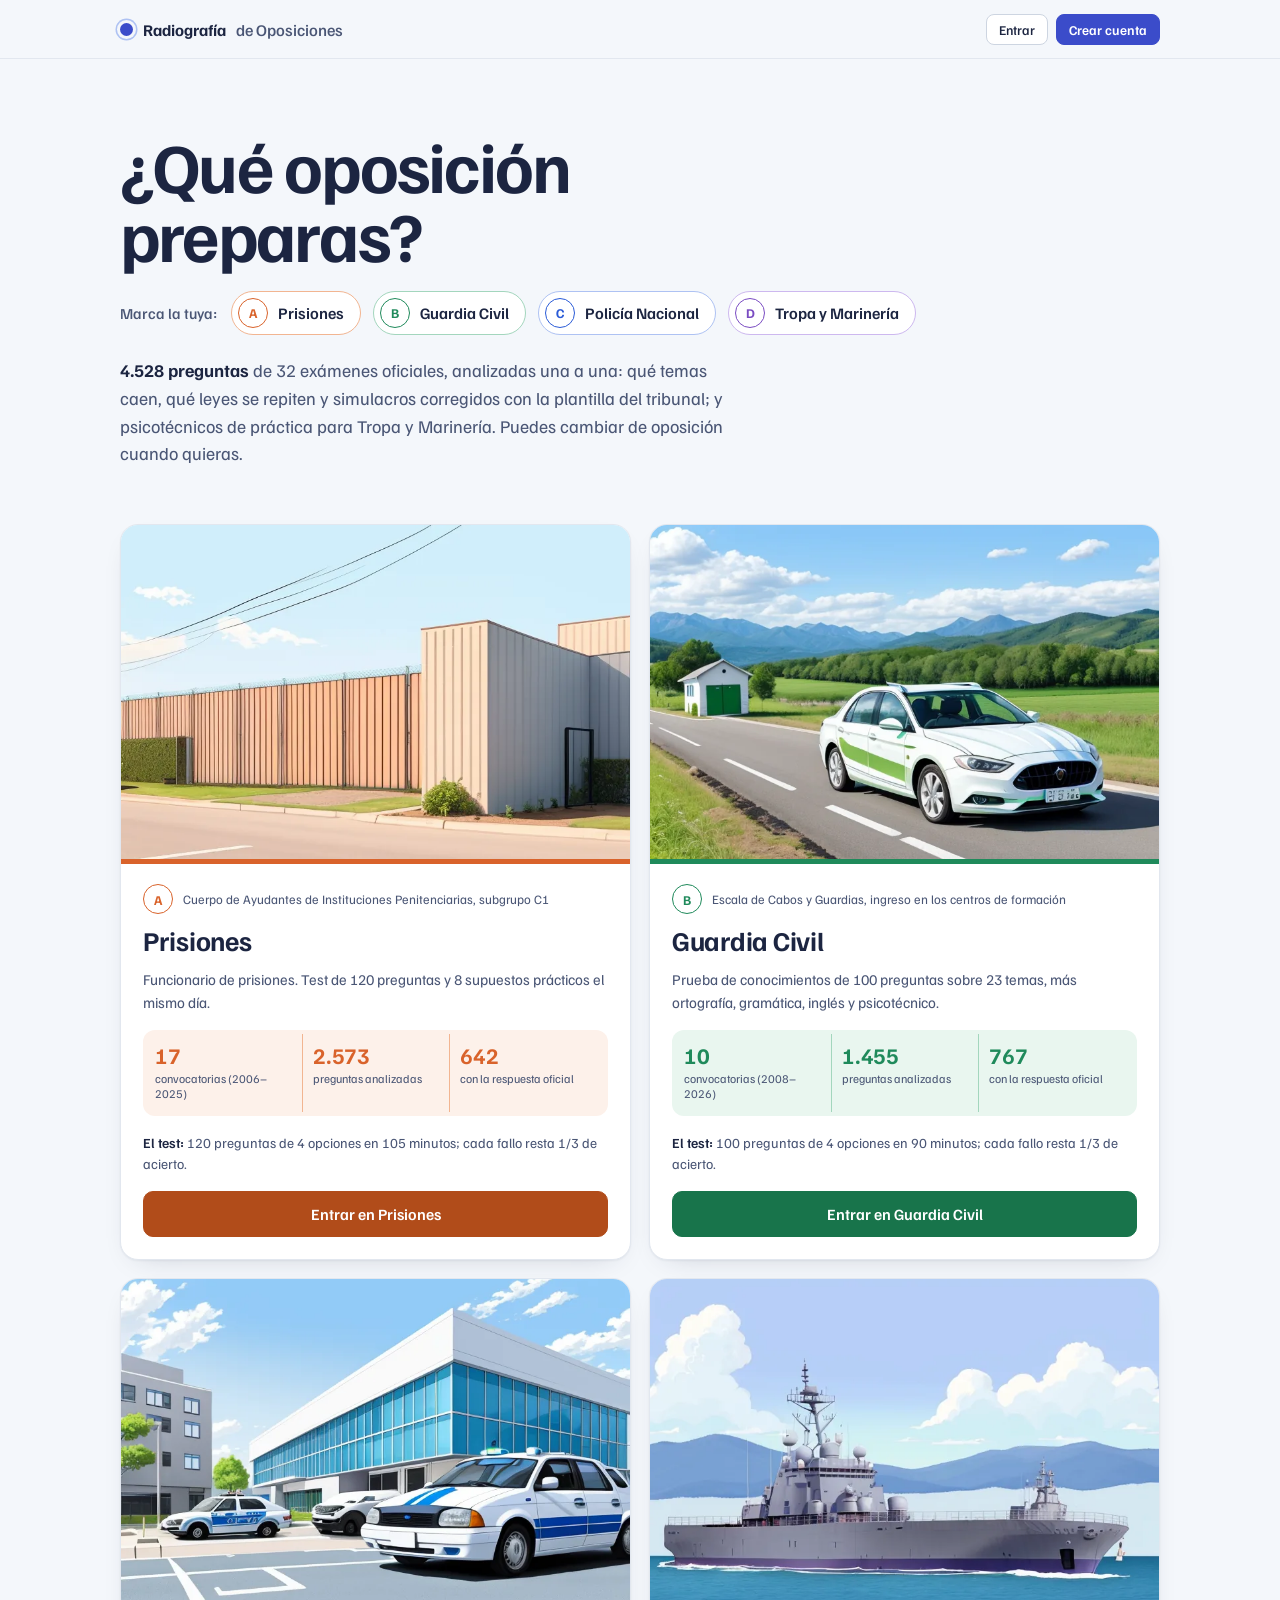
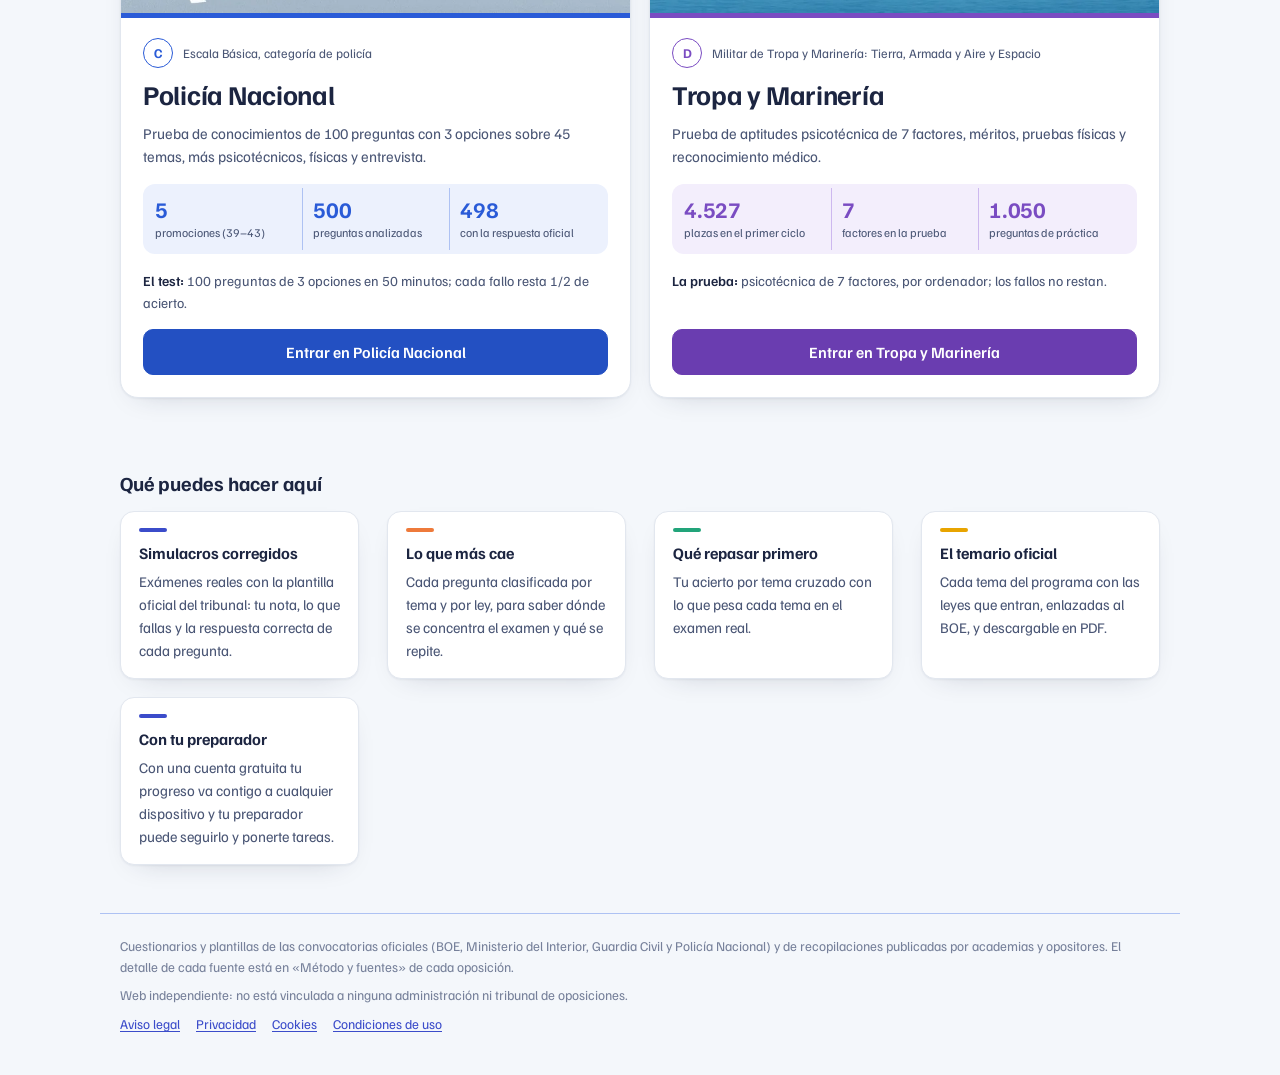
==== commit 7cf568b1: "Tropa y Marinería: ilustración de la tarjeta e imagen para compartir con las cuatro oposiciones" ====
--- a/index.html
+++ b/index.html
@@ -467,7 +467,7 @@
   .exbar .row button{font-size:.8rem;padding:6px 9px}#ex-timer{font-size:.95rem;margin-right:auto}}
 @media (prefers-reduced-motion:reduce){*{scroll-behavior:auto!important;transition:none!important}}
 </style>
-<link rel="stylesheet" href="cuenta.css?v=641e932218">
+<link rel="stylesheet" href="cuenta.css?v=51708694cc">
 </head>
 <body>
 <noscript><p style="padding:20px;font:16px/1.5 sans-serif">Esta web necesita JavaScript para funcionar: actívalo en tu navegador.</p></noscript>
@@ -804,10 +804,10 @@
 </div>
 <div class="tip" id="tip" hidden></div>
 
-<script>window.VERSION = "641e932218";</script>
-<script src="vendor/supabase.js?v=641e932218"></script>
-<script src="config.js?v=641e932218"></script>
-<script src="cuenta.js?v=641e932218"></script>
-<script src="cargador.js?v=641e932218"></script>
+<script>window.VERSION = "51708694cc";</script>
+<script src="vendor/supabase.js?v=51708694cc"></script>
+<script src="config.js?v=51708694cc"></script>
+<script src="cuenta.js?v=51708694cc"></script>
+<script src="cargador.js?v=51708694cc"></script>
 </body>
 </html>
